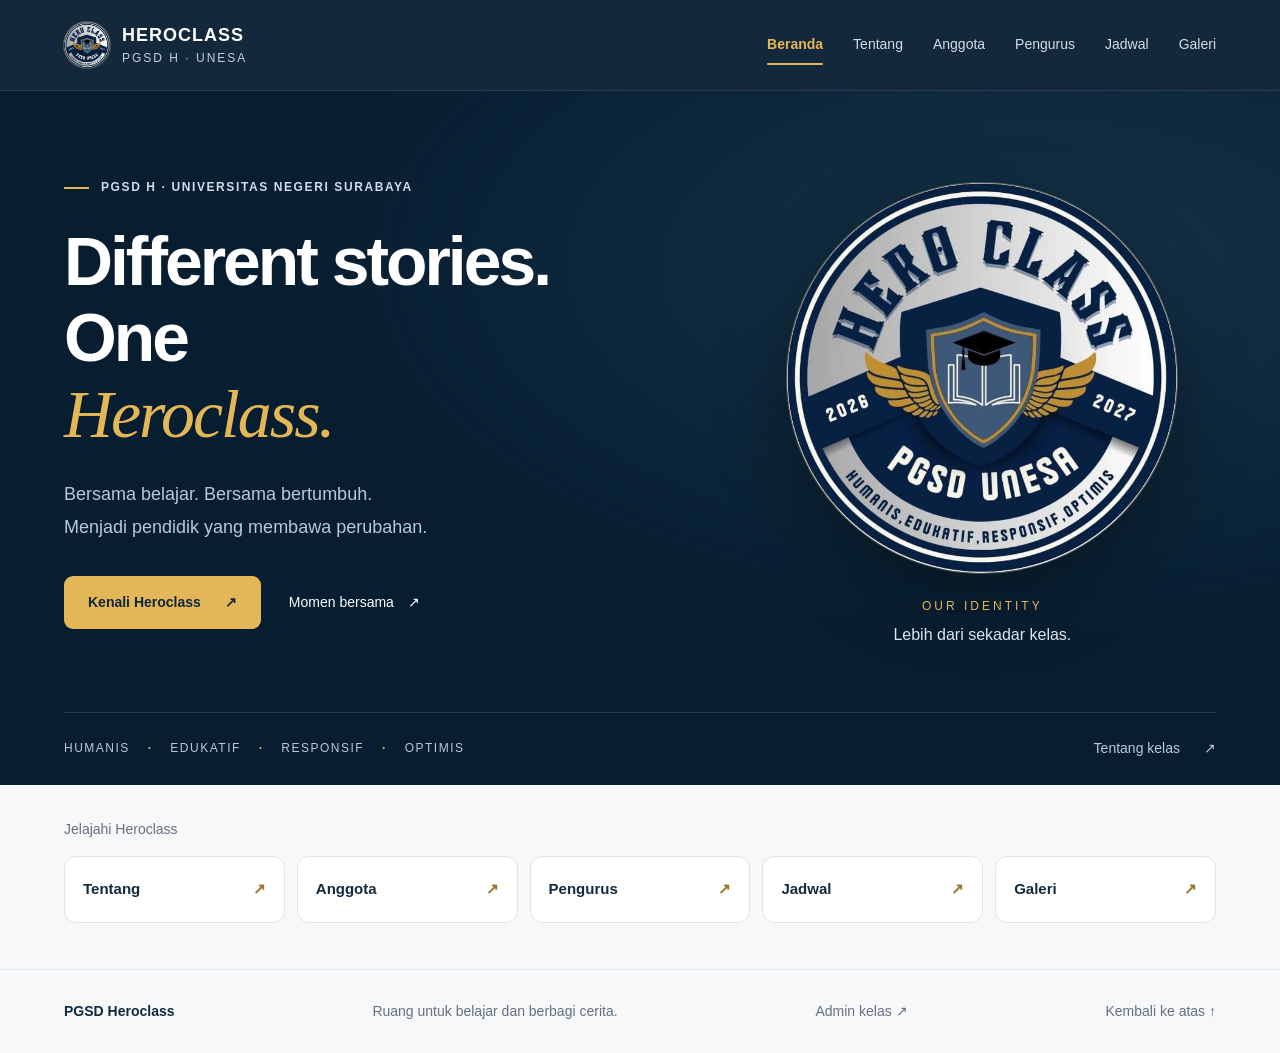
==== index.html @ c6f73de1 "Add files via upload" ====
<!doctype html>
<html lang="id">

<head>
  <meta charset="UTF-8">
  <meta
    name="viewport"
    content="width=device-width,initial-scale=1"
  >

  <title>Beranda — PGSD Heroclass</title>

  <meta
    name="description"
    content="Profil PGSD Heroclass (PGSD H), Universitas Negeri Surabaya."
  >

  <meta
    name="theme-color"
    content="#071d30"
  >

  <link
    rel="icon"
    type="image/jpeg"
    href="./logo-heroclass.jpeg"
  >

  <link
    rel="stylesheet"
    href="./styles.css"
  >

  <script src="./app.js"></script>
</head>

<body>

  <a
    class="skip"
    href="#utama"
  >
    Langsung ke isi
  </a>

  <header>
    <div class="wrap nav">

      <a
        href="./index.html"
        class="brand"
        aria-label="PGSD Heroclass, beranda"
      >
        <span class="logo-crop brand-logo">
          <img
            src="./logo-heroclass.jpeg"
            alt=""
            width="716"
            height="702"
          >
        </span>

        <span>
          HEROCLASS
          <small>PGSD H · UNESA</small>
        </span>
      </a>

      <button
        class="menu-toggle"
        aria-label="Buka menu navigasi"
        aria-expanded="false"
        aria-controls="site-navigation"
      >
        <span
          class="menu-icon"
          aria-hidden="true"
        >
          <i></i>
          <i></i>
          <i></i>
        </span>

        Menu
      </button>

      <nav
        id="site-navigation"
        aria-label="Navigasi utama"
      >
        <a
          href="./index.html"
          aria-current="page"
        >
          Beranda
        </a>

        <a href="./tentang.html">Tentang</a>
        <a href="./anggota.html">Anggota</a>
        <a href="./pengurus.html">Pengurus</a>
        <a href="./jadwal.html">Jadwal</a>
        <a href="./galeri.html">Galeri</a>
      </nav>

    </div>
  </header>

  <main
    id="utama"
    class="home-main"
  >

    <section class="hero">
      <div class="wrap hero-inner">

        <div class="hero-main">

          <div class="hero-copy">

            <div class="eyebrow">
              <span></span>
              PGSD H · UNIVERSITAS NEGERI SURABAYA
            </div>

            <h1>
              Different stories.<br>
              One <em>Heroclass.</em>
            </h1>

            <p class="hero-description">
              Bersama belajar. Bersama bertumbuh.<br>
              Menjadi pendidik yang membawa perubahan.
            </p>

            <div class="hero-actions">

              <a
                class="button"
                href="./tentang.html"
              >
                Kenali Heroclass
                <span aria-hidden="true">↗</span>
              </a>

              <a
                class="secondary"
                href="./galeri.html"
              >
                Momen bersama
                <span aria-hidden="true">↗</span>
              </a>

            </div>

          </div>

          <div class="identity">

            <div class="logo-frame">
              <span class="logo-crop">
                <img
                  src="./logo-heroclass.jpeg"
                  alt="Logo Hero Class PGSD UNESA: perisai, buku, toga, dan sayap emas"
                  width="716"
                  height="702"
                  fetchpriority="high"
                >
              </span>
            </div>

            <div class="identity-caption">
              <span>OUR IDENTITY</span>
              <strong>Lebih dari sekadar kelas.</strong>
            </div>

          </div>

        </div>

        <div class="hero-foot">

          <span>
            HUMANIS
            <b>·</b>
            EDUKATIF
            <b>·</b>
            RESPONSIF
            <b>·</b>
            OPTIMIS
          </span>

          <a href="./tentang.html">
            Tentang kelas
            <span aria-hidden="true">↗</span>
          </a>

        </div>

      </div>
    </section>

    <section class="page-links">
      <div class="wrap">

        <h2 class="page-links-title">
          Jelajahi Heroclass
        </h2>

        <div class="page-link-grid">

          <a
            class="page-card"
            href="./tentang.html"
          >
            Tentang
            <span aria-hidden="true">↗</span>
          </a>

          <a
            class="page-card"
            href="./anggota.html"
          >
            Anggota
            <span aria-hidden="true">↗</span>
          </a>

          <a
            class="page-card"
            href="./pengurus.html"
          >
            Pengurus
            <span aria-hidden="true">↗</span>
          </a>

          <a
            class="page-card"
            href="./jadwal.html"
          >
            Jadwal
            <span aria-hidden="true">↗</span>
          </a>

          <a
            class="page-card"
            href="./galeri.html"
          >
            Galeri
            <span aria-hidden="true">↗</span>
          </a>

        </div>

      </div>
    </section>

  </main>

  <footer>
    <div class="wrap footer-inner">

      <a href="./index.html">
        <strong>PGSD Heroclass</strong>
      </a>

      <span>
        Ruang untuk belajar dan berbagi cerita.
      </span>

      <a
        href="https://admin.pgsdheroclass.web.id"
        aria-label="Buka halaman admin kelas"
      >
        Admin kelas ↗
      </a>

      <a href="#utama">
        Kembali ke atas ↑
      </a>

    </div>
  </footer>

</body>
</html>
---- styles.css ----
:root{--blue:#0c2a49;--ink:#122a40;--muted:#637180;--line:#dfe5e9;--paper:#f6f8fa;--gold:#e3b757}*{box-sizing:border-box}html{scroll-behavior:smooth;scroll-padding-top:110px}body{margin:0;background:var(--paper);color:var(--ink);font:16px/1.65 'Segoe UI',Arial,sans-serif}a{color:inherit;text-decoration:none}a:focus-visible{outline:3px solid #d99a2b;outline-offset:5px}.skip{position:fixed;top:-70px;left:16px;background:white;padding:12px;z-index:10}.skip:focus{top:12px}.wrap{max-width:1240px;margin:auto;padding:0 44px}header{position:sticky;top:0;z-index:3;background:#071d30f2;color:white;border-bottom:1px solid #ffffff16;backdrop-filter:blur(18px)}.nav{min-height:90px;display:flex;align-items:center;justify-content:space-between;gap:24px}.brand{display:flex;align-items:center;gap:12px;font-size:18px;font-weight:750;letter-spacing:1px;line-height:1.3}.brand small{display:block;color:#c4cfda;font-size:12px;letter-spacing:2px;font-weight:500;margin-top:4px}.brand-logo{width:48px;height:48px;object-fit:cover;border-radius:50%;border:2px solid #e3b75766}nav{display:flex;gap:30px;font-size:14px;color:#d5dee7}nav a:hover{color:var(--gold)}.hero{background:radial-gradient(ellipse at 82% 25%,#20445b88,transparent 53%),#071d30;color:white;overflow:hidden}.hero-inner{padding-top:68px;padding-bottom:25px}.hero-main{display:grid;grid-template-columns:1.35fr 1fr;gap:54px;align-items:center;margin-bottom:64px}.eyebrow{font-size:12px;letter-spacing:1.6px;font-weight:600;color:#d0dce8;display:flex;align-items:center;gap:12px}.eyebrow>span{width:25px;height:2px;background:var(--gold);flex-shrink:0}h1{font-size:clamp(48px,5.3vw,72px);line-height:1.13;letter-spacing:-3px;margin:26px 0 24px;font-weight:650}h1 em{display:block;font-family:Georgia,serif;font-weight:400;color:var(--gold);letter-spacing:-2px}.hero-description{font-size:18px;color:#b9c8d6;line-height:1.85;margin:0 0 32px}.hero-actions{display:flex;gap:28px;align-items:center;flex-wrap:wrap}.button{display:inline-flex;align-items:center;justify-content:space-between;gap:24px;padding:15px 24px;border-radius:9px;background:var(--gold);color:#10263b;font-size:14px;font-weight:700;transition:background .2s,transform .2s}.button:hover{background:#f4cf7b;transform:translateY(-2px)}.secondary{font-size:14px;display:flex;gap:14px;align-items:center}.secondary:hover{color:var(--gold)}.identity{padding:24px 20px 0;max-width:430px;justify-self:center;width:100%}.logo-frame{background:#ffffff;border:8px solid #ffffff;box-shadow:0 0 0 1px #e3b75755,0 25px 75px #0005;border-radius:50%;overflow:hidden;aspect-ratio:1}.logo-frame img{display:block;width:100%;height:100%;object-fit:contain}.identity-caption{text-align:center;margin-top:24px}.identity-caption span{display:block;font-size:12px;letter-spacing:3px;color:var(--gold)}.identity-caption strong{display:block;font-size:16px;font-weight:400;color:#dce5ec;margin-top:5px}.hero-foot{border-top:1px solid #ffffff24;padding-top:24px;display:flex;justify-content:space-between;gap:22px;align-items:center;color:#b9cad9;font-size:12px;letter-spacing:1.5px}.hero-foot b{color:var(--gold);padding:0 13px}.hero-foot a{font-size:14px;letter-spacing:0;display:flex;gap:24px}.section{padding:76px 0;border-bottom:1px solid var(--line)}.section-head{display:flex;gap:18px;align-items:start;margin-bottom:32px}.num{color:#947024;font-size:13px;padding-top:8px;font-weight:600}h2{font-size:34px;line-height:1.2;letter-spacing:-1px;margin:0 0 10px}h3{font-size:18px;margin:0 0 8px}.section-head p{margin:0;color:var(--muted)}.about-grid{display:grid;grid-template-columns:1.2fr 1fr;gap:70px}.about-copy{font-size:24px;line-height:1.65;margin:0;letter-spacing:-.4px}.details{margin:0;font-size:14px}.details div{display:flex;justify-content:space-between;gap:22px;border-bottom:1px solid var(--line);padding:14px 0}.details div:first-child{padding-top:0}dt{color:var(--muted)}dd{margin:0;font-weight:600;text-align:right}.empty{border:1px solid var(--line);border-radius:16px;padding:30px;background:white}.empty p{margin:0;color:var(--muted)}.people{display:grid;grid-template-columns:repeat(4,1fr);gap:18px}.person{background:white;border:1px solid var(--line);border-radius:16px;padding:26px;transition:transform .2s,box-shadow .2s}.person:hover{transform:translateY(-4px);box-shadow:0 14px 30px #102a4010}.initial{width:44px;height:44px;display:grid;place-items:center;border-radius:12px;background:#f6efdF;color:#87641d;font-size:14px;margin-bottom:24px}.person h3{font-size:14px;font-weight:400;color:var(--muted)}.person p{margin:0;font-size:18px;font-weight:600}.schedule{display:grid;grid-template-columns:200px 1fr;border:1px solid var(--line);border-radius:16px;overflow:hidden;background:white}.days{background:#eaf0f4;padding:28px;font-size:20px;font-weight:600}.schedule .empty{border:0}.gallery{background:#edf2f6}footer{padding:30px 0}.footer-inner{display:flex;justify-content:space-between;gap:20px;font-size:14px;color:var(--muted)}.footer-inner strong{color:var(--ink)}@media(min-width:1500px){.hero-inner{padding-top:90px}.hero-main{margin-bottom:86px}}@media(max-width:900px){.wrap{padding-left:26px;padding-right:26px}.hero-main{gap:24px}nav{gap:20px}h1{font-size:53px}.hero-actions{gap:18px}.identity{padding:12px}.hero-foot{letter-spacing:.5px}.hero-foot b{padding:0 6px}.about-grid{gap:35px}}@media(max-width:680px){.nav{min-height:0;align-items:start;flex-direction:column;gap:18px;padding-top:16px;padding-bottom:14px}nav{width:100%;justify-content:space-between;gap:14px;font-size:14px;flex-wrap:wrap}.brand-logo{width:40px;height:40px}.brand{font-size:16px}.hero-inner{padding-top:40px}.hero-main{grid-template-columns:1fr;gap:32px;margin-bottom:38px}.eyebrow{font-size:11px;letter-spacing:1px}h1{font-size:56px;letter-spacing:-2.5px;margin-top:24px}h1 em{display:inline}.hero-description{font-size:16px}.identity{max-width:285px;padding:12px}.identity-caption{margin-top:20px}.hero-foot{flex-direction:column;align-items:start;gap:18px;font-size:10px;letter-spacing:.5px}.hero-foot b{padding:0 4px}.section{padding:48px 0}h2{font-size:28px}.about-grid{grid-template-columns:1fr;gap:26px}.about-copy{font-size:21px}.people{grid-template-columns:repeat(2,1fr);gap:12px}.person{padding:20px}.schedule{grid-template-columns:1fr}.days{padding:16px 24px;font-size:18px}.empty{padding:24px}.footer-inner{flex-direction:column;gap:10px}html{scroll-padding-top:155px}}@media(max-width:380px){h1{font-size:47px}.wrap{padding-left:20px;padding-right:20px}.hero-actions{gap:16px}.button{padding:13px 18px}.details div{flex-direction:column;gap:5px}dd{text-align:left}}@media(prefers-reduced-motion:reduce){html{scroll-behavior:auto}*,*:before,*:after{transition:none!important}}

/* The original logo is clipped around its outer circular emblem. */
.logo-crop{display:block;position:relative;aspect-ratio:1;overflow:hidden;border-radius:50%;isolation:isolate;flex-shrink:0;background:#0b2948}
.logo-crop img{position:absolute;display:block;width:111.527%;height:109.346%;max-width:none;left:-4.673%;top:-7.477%;object-fit:fill}
.brand-logo{width:46px;height:46px;border:0;box-shadow:0 0 0 1px #e3b75755}
.logo-frame{border:0;background:transparent;overflow:visible;aspect-ratio:1;box-shadow:0 0 0 1px #e3b75755,0 25px 75px #0005;padding:0}
.logo-frame .logo-crop{width:100%;height:100%}
.nav a[aria-current="page"]{color:var(--gold);font-weight:700}
nav a{padding:8px 0;position:relative}
nav a[aria-current="page"]:after{content:"";height:2px;background:var(--gold);position:absolute;bottom:0;left:0;right:0;border-radius:2px}
.menu-toggle{display:none;border:1px solid #ffffff40;color:white;background:transparent;border-radius:8px;padding:10px 14px;font:600 14px 'Segoe UI',sans-serif;align-items:center;gap:10px;cursor:pointer}
.menu-icon{width:17px;display:grid;gap:4px}.menu-icon i{height:1px;background:currentColor;display:block}
.page-main{min-height:calc(100svh - 180px)}
.breadcrumb{padding-top:30px;display:flex;align-items:center;gap:12px;font-size:14px;color:var(--muted)}
.breadcrumb a:hover{color:var(--blue);text-decoration:underline}
.page-section{border:0;padding-top:42px;min-height:420px}.page-section.gallery{background:transparent}
.page-section .section-head{margin-bottom:42px}
.page-section h1{font-family:'Segoe UI',Arial,sans-serif;font-size:clamp(34px,4vw,52px);color:var(--ink);line-height:1.15;letter-spacing:-1.5px;margin:0 0 14px;font-weight:650}
.page-section .num{padding-top:14px;color:#947024}
.page-links{padding:36px 0 46px}.page-links-title{font-size:14px;font-weight:500;color:var(--muted);margin:0 0 18px;letter-spacing:0}
.page-link-grid{display:grid;grid-template-columns:repeat(5,minmax(0,1fr));gap:12px}
.page-card{display:flex;justify-content:space-between;align-items:center;gap:10px;background:white;border:1px solid var(--line);border-radius:12px;padding:20px 18px;font-size:15px;font-weight:600;transition:transform .2s,border-color .2s}
.page-card span{color:#967327}.page-card:hover{transform:translateY(-3px);border-color:#bfa76f}
footer{border-top:1px solid var(--line)}
.empty{max-width:100%}.empty h3{font-weight:600}
.brand:focus-visible,.menu-toggle:focus-visible{outline:3px solid var(--gold);outline-offset:5px}
@media(max-width:900px){nav{gap:17px}.page-link-grid{grid-template-columns:repeat(3,minmax(0,1fr))}.page-card{padding:18px 16px}}
@media(max-width:680px){.nav{flex-direction:row;align-items:center;flex-wrap:wrap;gap:0;min-height:80px;padding-top:16px;padding-bottom:16px}.brand-logo{width:42px;height:42px}.js .menu-toggle{display:flex}.js nav{display:none}.js nav.is-open{display:grid}nav{display:grid;grid-template-columns:repeat(2,minmax(0,1fr));width:100%;margin-top:20px;gap:6px 18px;padding-top:12px;border-top:1px solid #ffffff20}nav a{padding:10px 12px;border-radius:7px}nav a[aria-current="page"]{background:#ffffff0c}nav a[aria-current="page"]:after{left:12px;right:12px}.page-link-grid{grid-template-columns:repeat(2,minmax(0,1fr))}.page-card:last-child{grid-column:1/-1}.page-section{padding-top:30px}.page-section .section-head{margin-bottom:30px}.page-section .num{padding-top:8px}.breadcrumb{padding-top:24px}.page-main{min-height:calc(100svh - 250px)}html{scroll-padding-top:100px}}
/* Flexible content and compact controls for narrow phones. */
.hero-copy,.identity,.about-grid>*,.people>*,.page-link-grid>*{min-width:0}
.page-section h1,.about-copy,dd{overflow-wrap:anywhere}
@media(max-width:380px){.brand{font-size:14px;gap:9px}.brand small{font-size:10px;letter-spacing:1.5px}.brand-logo{width:36px;height:36px}.menu-toggle{padding:10px;font-size:12px;gap:7px}.hero-description{line-height:1.7}.people{grid-template-columns:1fr}.hero-main{gap:24px}.hero-inner{padding-top:32px}}

.profile-grid{display:grid;grid-template-columns:repeat(4,minmax(0,1fr));gap:18px}
.profile-card{display:flex;align-items:center;gap:17px;min-width:0;background:#fff;border:1px solid var(--line);border-radius:16px;padding:18px;box-shadow:0 8px 25px #102a4009}
.profile-photo{width:68px;height:68px;flex:0 0 68px;border-radius:50%;object-fit:cover;background:#eaf0f4;border:3px solid white;box-shadow:0 0 0 1px #dfe5e9}
.profile-meta{min-width:0}.profile-meta h3{margin:0;font-size:17px;overflow-wrap:anywhere}.profile-role{margin:4px 0 0;color:#8a6821;font-size:14px}
.people.profile-grid .empty,.schedule-list>.empty,.gallery-grid>.empty{grid-column:1/-1}
.schedule-list{display:grid;gap:12px}
.schedule-card{display:grid;grid-template-columns:100px 150px 1fr;gap:18px;align-items:center;padding:20px 24px;background:white;border:1px solid var(--line);border-radius:14px}
.schedule-day{font-weight:700;color:#8a6821}.schedule-time{font-variant-numeric:tabular-nums;white-space:nowrap}.schedule-info h3,.gallery-copy h3{font-size:17px;margin:0}.schedule-info p,.gallery-copy p{font-size:14px;color:var(--muted);margin:3px 0 0}
.gallery-grid{display:grid;grid-template-columns:repeat(3,minmax(0,1fr));gap:18px}
.gallery-card{background:white;border:1px solid var(--line);border-radius:16px;overflow:hidden}.gallery-photo{display:block;width:100%;aspect-ratio:4/3;object-fit:cover;background:#eaf0f4}.gallery-copy{padding:18px}.gallery-copy time{display:block;margin-top:10px;color:var(--muted);font-size:13px}
@media(max-width:900px){.profile-grid{grid-template-columns:repeat(2,minmax(0,1fr))}.gallery-grid{grid-template-columns:repeat(2,minmax(0,1fr))}}
@media(max-width:600px){.profile-grid,.gallery-grid{grid-template-columns:1fr}.schedule-card{grid-template-columns:1fr 1fr;gap:6px 14px;padding:18px}.schedule-info{grid-column:1/-1}.profile-photo{width:60px;height:60px;flex-basis:60px}.profile-card{padding:16px}}

.profile-grid{display:grid;grid-template-columns:repeat(4,minmax(0,1fr));gap:18px}
.profile-card{display:flex;align-items:center;gap:17px;min-width:0;background:#fff;border:1px solid var(--line);border-radius:16px;padding:18px;box-shadow:0 8px 25px #102a4009}
.profile-photo{width:68px;height:68px;flex:0 0 68px;border-radius:50%;object-fit:cover;background:#eaf0f4;border:3px solid white;box-shadow:0 0 0 1px #dfe5e9}
.profile-initial{display:grid;place-items:center;width:68px;height:68px;flex:0 0 68px;border-radius:50%;background:#f5f0e2;color:#85631f;font-size:22px}
.profile-meta{min-width:0}.profile-meta h3{margin:0;font-size:17px;overflow-wrap:anywhere}.profile-role{margin:4px 0 0;color:#8a6821;font-size:14px}
.people.profile-grid .empty,.schedule-list>.empty,.gallery-grid>.empty{grid-column:1/-1}
.schedule-list{display:grid;gap:12px}
.schedule-card{display:grid;grid-template-columns:100px 150px 1fr;gap:18px;align-items:center;padding:20px 24px;background:white;border:1px solid var(--line);border-radius:14px}
.schedule-day{font-weight:700;color:#8a6821}.schedule-time{font-variant-numeric:tabular-nums;white-space:nowrap}.schedule-info h3,.gallery-copy h3{font-size:17px;margin:0}.schedule-info p,.gallery-copy p{font-size:14px;color:var(--muted);margin:3px 0 0}
.gallery-grid{display:grid;grid-template-columns:repeat(3,minmax(0,1fr));gap:18px}
.gallery-card{background:white;border:1px solid var(--line);border-radius:16px;overflow:hidden}.gallery-photo{display:block;width:100%;aspect-ratio:4/3;object-fit:cover;background:#eaf0f4}.gallery-copy{padding:18px}.gallery-copy time{display:block;margin-top:10px;color:var(--muted);font-size:13px}
@media(max-width:900px){.profile-grid{grid-template-columns:repeat(2,minmax(0,1fr))}.gallery-grid{grid-template-columns:repeat(2,minmax(0,1fr))}}
@media(max-width:600px){.profile-grid,.gallery-grid{grid-template-columns:1fr}.schedule-card{grid-template-columns:1fr 1fr;gap:6px 14px;padding:18px}.schedule-info{grid-column:1/-1}.profile-photo{width:60px;height:60px;flex-basis:60px}.profile-card{padding:16px}}
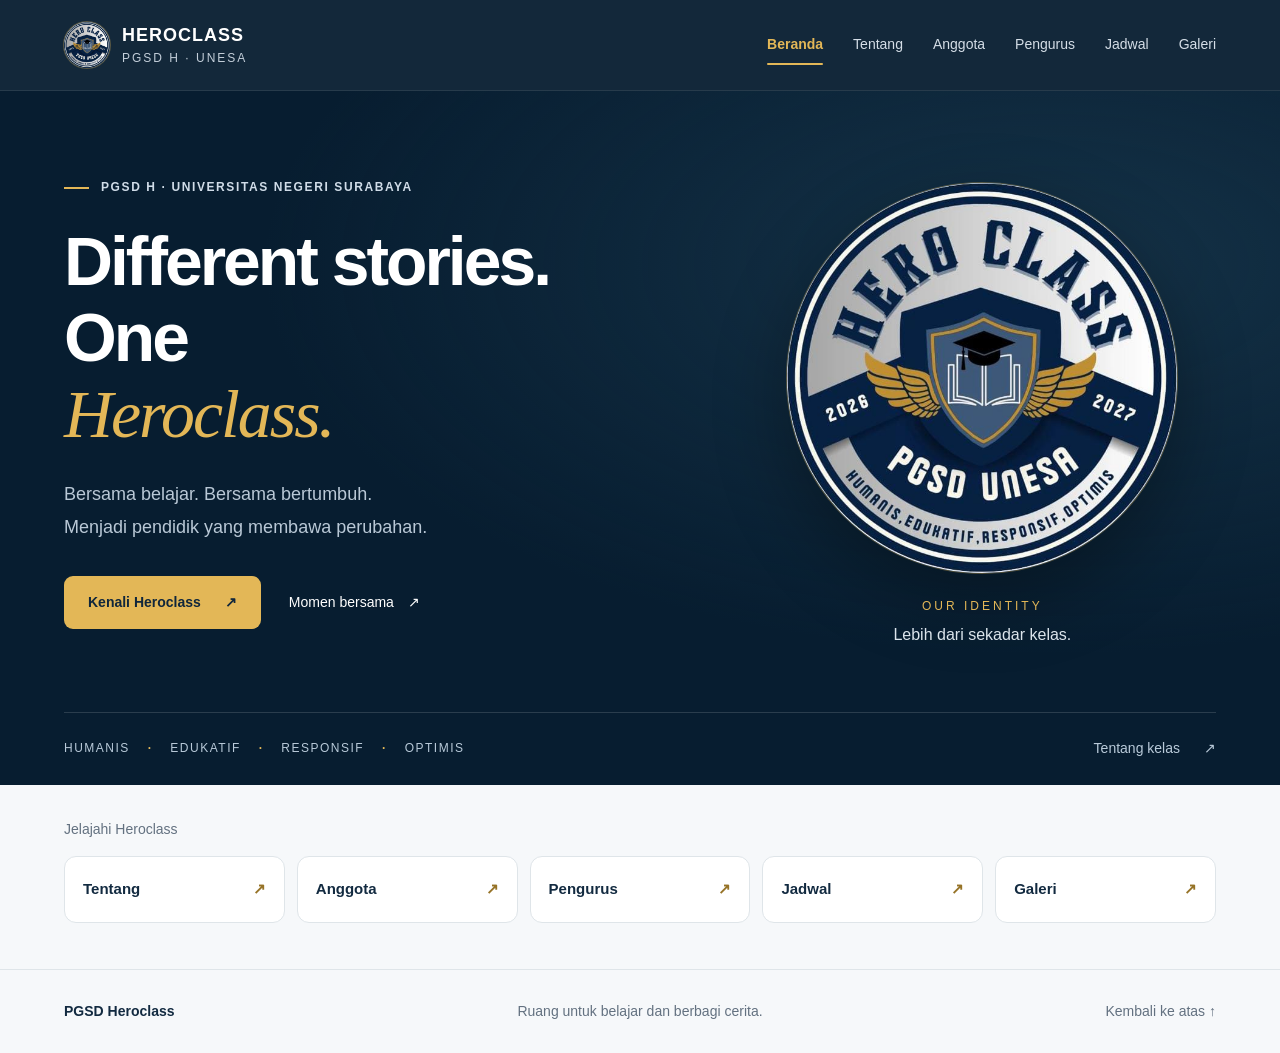
==== commit c5815384: "Remove duplicate HTML structure in index.html" ====
--- a/index.html
+++ b/index.html
@@ -47,7 +47,7 @@
     <div class="wrap nav">
 
       <a
-        href="./index.html"
+        href="./index.html"
         class="brand"
         aria-label="PGSD Heroclass, beranda"
       >
@@ -89,7 +89,7 @@
         aria-label="Navigasi utama"
       >
         <a
-          href="./index.html"
+          href="./index.html"
           aria-current="page"
         >
           Beranda
@@ -258,7 +258,7 @@
   <footer>
     <div class="wrap footer-inner">
 
-      <a href="./index.html">
+      <a href="./index.html">
         <strong>PGSD Heroclass</strong>
       </a>
 
@@ -266,12 +266,6 @@
         Ruang untuk belajar dan berbagi cerita.
       </span>
 
-      <a
-        href="https://admin.pgsdheroclass.web.id"
-        aria-label="Buka halaman admin kelas"
-      >
-        Admin kelas ↗
-      </a>
 
       <a href="#utama">
         Kembali ke atas ↑
--- a/styles.css
+++ b/styles.css
@@ -46,6 +46,33 @@
 @media(max-width:900px){.profile-grid{grid-template-columns:repeat(2,minmax(0,1fr))}.gallery-grid{grid-template-columns:repeat(2,minmax(0,1fr))}}
 @media(max-width:600px){.profile-grid,.gallery-grid{grid-template-columns:1fr}.schedule-card{grid-template-columns:1fr 1fr;gap:6px 14px;padding:18px}.schedule-info{grid-column:1/-1}.profile-photo{width:60px;height:60px;flex-basis:60px}.profile-card{padding:16px}}
 
+/* Aturan akhir: menimpa versi lama yang tersisa dari paket awal. */
+.profile-grid{display:grid;grid-template-columns:repeat(auto-fill,minmax(210px,1fr));gap:22px}
+.profile-card{position:relative;display:flex;align-items:center;min-height:238px;flex-direction:column;justify-content:center;text-align:center;gap:15px;padding:27px 20px;border-radius:22px;overflow:hidden;box-shadow:0 10px 28px #102a4010;transition:transform .2s ease,box-shadow .2s ease}
+.profile-card::before{content:"";position:absolute;inset:0 0 auto;height:5px;background:linear-gradient(90deg,#e3b757,#f5d888)}.profile-card:hover{transform:translateY(-5px);box-shadow:0 20px 34px #102a4017}
+.profile-photo,.profile-initial{width:104px;height:104px;flex:0 0 104px;border:5px solid white;box-shadow:0 0 0 1px #d8e1e7,0 10px 22px #102a401c}.profile-initial{font-size:31px}.profile-meta h3{font-size:18px;line-height:1.35}.profile-role{margin-top:6px;font-size:13px;font-weight:700;letter-spacing:.3px}
+.gallery-grid{display:block;columns:4 220px;column-gap:14px}.gallery-card{display:block;position:relative;break-inside:avoid;margin:0 0 14px;border:0;border-radius:14px;box-shadow:0 7px 20px #102a4015;background:#dfe7ec;overflow:hidden}.gallery-photo{width:100%;height:auto;min-height:145px;aspect-ratio:auto;object-fit:cover;transition:transform .3s ease;vertical-align:middle}.gallery-card:hover .gallery-photo{transform:scale(1.045)}
+.gallery-copy{position:absolute;inset:auto 0 0;padding:38px 15px 14px;background:linear-gradient(transparent,#071d30e8);color:white;opacity:0;transform:translateY(8px);transition:opacity .2s ease,transform .2s ease}.gallery-card:hover .gallery-copy,.gallery-card:focus-within .gallery-copy{opacity:1;transform:translateY(0)}.gallery-copy h3{font-size:15px;color:white}.gallery-copy p{color:#e4ebf0;font-size:13px}.gallery-copy time{color:#e3b757;margin-top:6px}
+@media(max-width:700px){.profile-grid{grid-template-columns:repeat(2,minmax(0,1fr));gap:13px}.profile-card{min-height:208px;padding:20px 12px;border-radius:17px}.profile-photo,.profile-initial{width:82px;height:82px;flex-basis:82px}.profile-meta h3{font-size:16px}.gallery-grid{columns:2 145px;column-gap:10px}.gallery-card{margin-bottom:10px;border-radius:10px}.gallery-copy{position:static;padding:10px 11px;background:#fff;color:var(--ink);opacity:1;transform:none}.gallery-copy h3{color:var(--ink);font-size:14px}.gallery-copy p{color:var(--muted)}.gallery-copy time{color:#8a6821}}
+@media(max-width:380px){.profile-grid{grid-template-columns:1fr}.gallery-grid{columns:1}}
+
+/* Kartu profil dan galeri yang lebih padat untuk halaman anggota, pengurus, serta album. */
+.profile-grid{grid-template-columns:repeat(auto-fill,minmax(210px,1fr));gap:22px}
+.profile-card{position:relative;min-height:238px;flex-direction:column;justify-content:center;text-align:center;gap:15px;padding:27px 20px;border-radius:22px;overflow:hidden;box-shadow:0 10px 28px #102a4010;transition:transform .2s ease,box-shadow .2s ease}
+.profile-card::before{content:"";position:absolute;inset:0 0 auto;height:5px;background:linear-gradient(90deg,#e3b757,#f5d888)}
+.profile-card:hover{transform:translateY(-5px);box-shadow:0 20px 34px #102a4017}
+.profile-photo,.profile-initial{width:104px;height:104px;flex-basis:104px;border:5px solid white;box-shadow:0 0 0 1px #d8e1e7,0 10px 22px #102a401c}
+.profile-initial{font-size:31px}.profile-meta h3{font-size:18px;line-height:1.35}.profile-role{margin-top:6px;font-size:13px;font-weight:700;letter-spacing:.3px}
+.gallery-grid{display:block;columns:4 220px;column-gap:14px}
+.gallery-card{display:block;position:relative;break-inside:avoid;margin:0 0 14px;border:0;border-radius:14px;box-shadow:0 7px 20px #102a4015;background:#dfe7ec;overflow:hidden}
+.gallery-photo{width:100%;height:auto;min-height:145px;aspect-ratio:auto;object-fit:cover;transition:transform .3s ease;vertical-align:middle}
+.gallery-card:hover .gallery-photo{transform:scale(1.045)}
+.gallery-copy{position:absolute;inset:auto 0 0;padding:38px 15px 14px;background:linear-gradient(transparent,#071d30e8);color:white;opacity:0;transform:translateY(8px);transition:opacity .2s ease,transform .2s ease}
+.gallery-card:hover .gallery-copy,.gallery-card:focus-within .gallery-copy{opacity:1;transform:translateY(0)}
+.gallery-copy h3{font-size:15px;color:white}.gallery-copy p{color:#e4ebf0;font-size:13px}.gallery-copy time{color:#e3b757;margin-top:6px}
+@media(max-width:700px){.profile-grid{grid-template-columns:repeat(2,minmax(0,1fr));gap:13px}.profile-card{min-height:208px;padding:20px 12px;border-radius:17px}.profile-photo,.profile-initial{width:82px;height:82px;flex-basis:82px}.profile-meta h3{font-size:16px}.gallery-grid{columns:2 145px;column-gap:10px}.gallery-card{margin-bottom:10px;border-radius:10px}.gallery-copy{position:static;padding:10px 11px;background:#fff;color:var(--ink);opacity:1;transform:none}.gallery-copy h3{color:var(--ink);font-size:14px}.gallery-copy p{color:var(--muted)}.gallery-copy time{color:#8a6821}}
+@media(max-width:380px){.profile-grid{grid-template-columns:1fr}.gallery-grid{columns:1}}
+
 .profile-grid{display:grid;grid-template-columns:repeat(4,minmax(0,1fr));gap:18px}
 .profile-card{display:flex;align-items:center;gap:17px;min-width:0;background:#fff;border:1px solid var(--line);border-radius:16px;padding:18px;box-shadow:0 8px 25px #102a4009}
 .profile-photo{width:68px;height:68px;flex:0 0 68px;border-radius:50%;object-fit:cover;background:#eaf0f4;border:3px solid white;box-shadow:0 0 0 1px #dfe5e9}
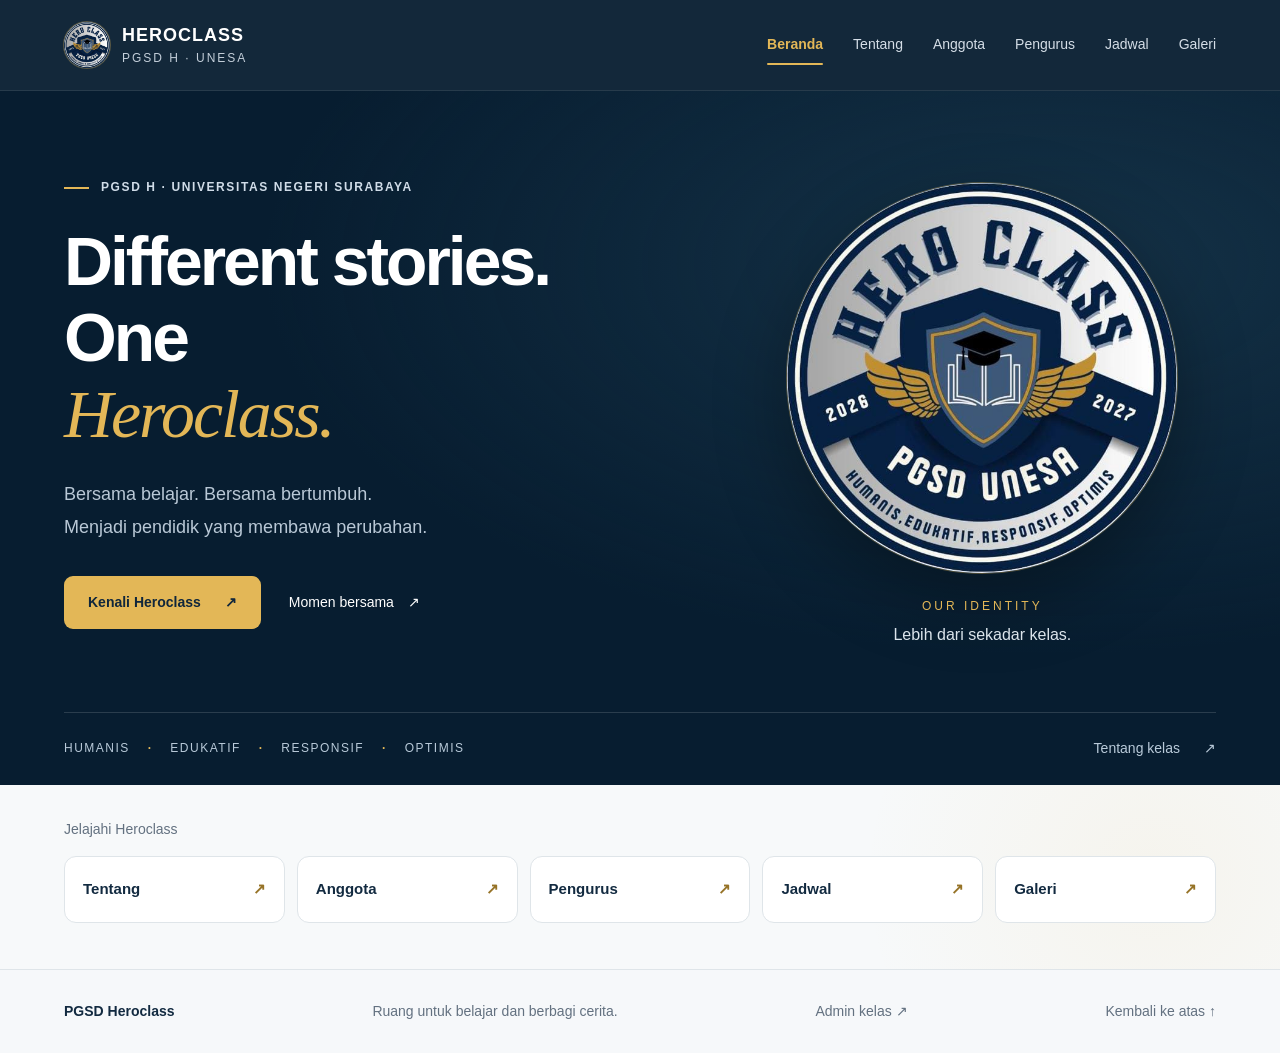
==== commit 43e22cc7: "Add files via upload" ====
--- a/index.html
+++ b/index.html
@@ -47,7 +47,7 @@
     <div class="wrap nav">
 
       <a
-        href="./index.html"
+        href="./index.html"
         class="brand"
         aria-label="PGSD Heroclass, beranda"
       >
@@ -89,7 +89,7 @@
         aria-label="Navigasi utama"
       >
         <a
-          href="./index.html"
+          href="./index.html"
           aria-current="page"
         >
           Beranda
@@ -258,7 +258,7 @@
   <footer>
     <div class="wrap footer-inner">
 
-      <a href="./index.html">
+      <a href="./index.html">
         <strong>PGSD Heroclass</strong>
       </a>
 
@@ -266,6 +266,12 @@
         Ruang untuk belajar dan berbagi cerita.
       </span>
 
+      <a
+        href="https://admin.pgsdheroclass.web.id"
+        aria-label="Buka halaman admin kelas"
+      >
+        Admin kelas ↗
+      </a>
 
       <a href="#utama">
         Kembali ke atas ↑
--- a/styles.css
+++ b/styles.css
@@ -56,6 +56,8 @@
 @media(max-width:700px){.profile-grid{grid-template-columns:repeat(2,minmax(0,1fr));gap:13px}.profile-card{min-height:208px;padding:20px 12px;border-radius:17px}.profile-photo,.profile-initial{width:82px;height:82px;flex-basis:82px}.profile-meta h3{font-size:16px}.gallery-grid{columns:2 145px;column-gap:10px}.gallery-card{margin-bottom:10px;border-radius:10px}.gallery-copy{position:static;padding:10px 11px;background:#fff;color:var(--ink);opacity:1;transform:none}.gallery-copy h3{color:var(--ink);font-size:14px}.gallery-copy p{color:var(--muted)}.gallery-copy time{color:#8a6821}}
 @media(max-width:380px){.profile-grid{grid-template-columns:1fr}.gallery-grid{columns:1}}
 
+.desktop-suggestion{position:fixed;inset:0;z-index:100;display:grid;place-items:center;padding:22px;background:#071d30e8;backdrop-filter:blur(8px)}.desktop-suggestion-card{width:min(100%,430px);padding:31px 25px 23px;border-radius:22px;background:#fff;box-shadow:0 24px 80px #0007;text-align:center}.desktop-suggestion-icon{display:grid;place-items:center;width:48px;height:48px;margin:0 auto 16px;border-radius:14px;background:#f5eddc;color:#8a6821;font-size:24px}.desktop-suggestion-eyebrow{margin:0;color:#8a6821;font-size:11px;font-weight:700;letter-spacing:1.6px}.desktop-suggestion-card h2{margin:8px 0 11px;font-size:27px}.desktop-suggestion-card>p:not(.desktop-suggestion-eyebrow):not(.desktop-suggestion-help){margin:0;color:var(--muted);font-size:14px;line-height:1.7}.desktop-suggestion-actions{margin-top:22px}.desktop-suggestion-actions .button{width:100%;justify-content:space-between}.desktop-suggestion-help{margin:16px 0 0;color:#7c8994;font-size:12px}@media(min-width:681px){.desktop-suggestion{display:none}}
+
 /* Kartu profil dan galeri yang lebih padat untuk halaman anggota, pengurus, serta album. */
 .profile-grid{grid-template-columns:repeat(auto-fill,minmax(210px,1fr));gap:22px}
 .profile-card{position:relative;min-height:238px;flex-direction:column;justify-content:center;text-align:center;gap:15px;padding:27px 20px;border-radius:22px;overflow:hidden;box-shadow:0 10px 28px #102a4010;transition:transform .2s ease,box-shadow .2s ease}
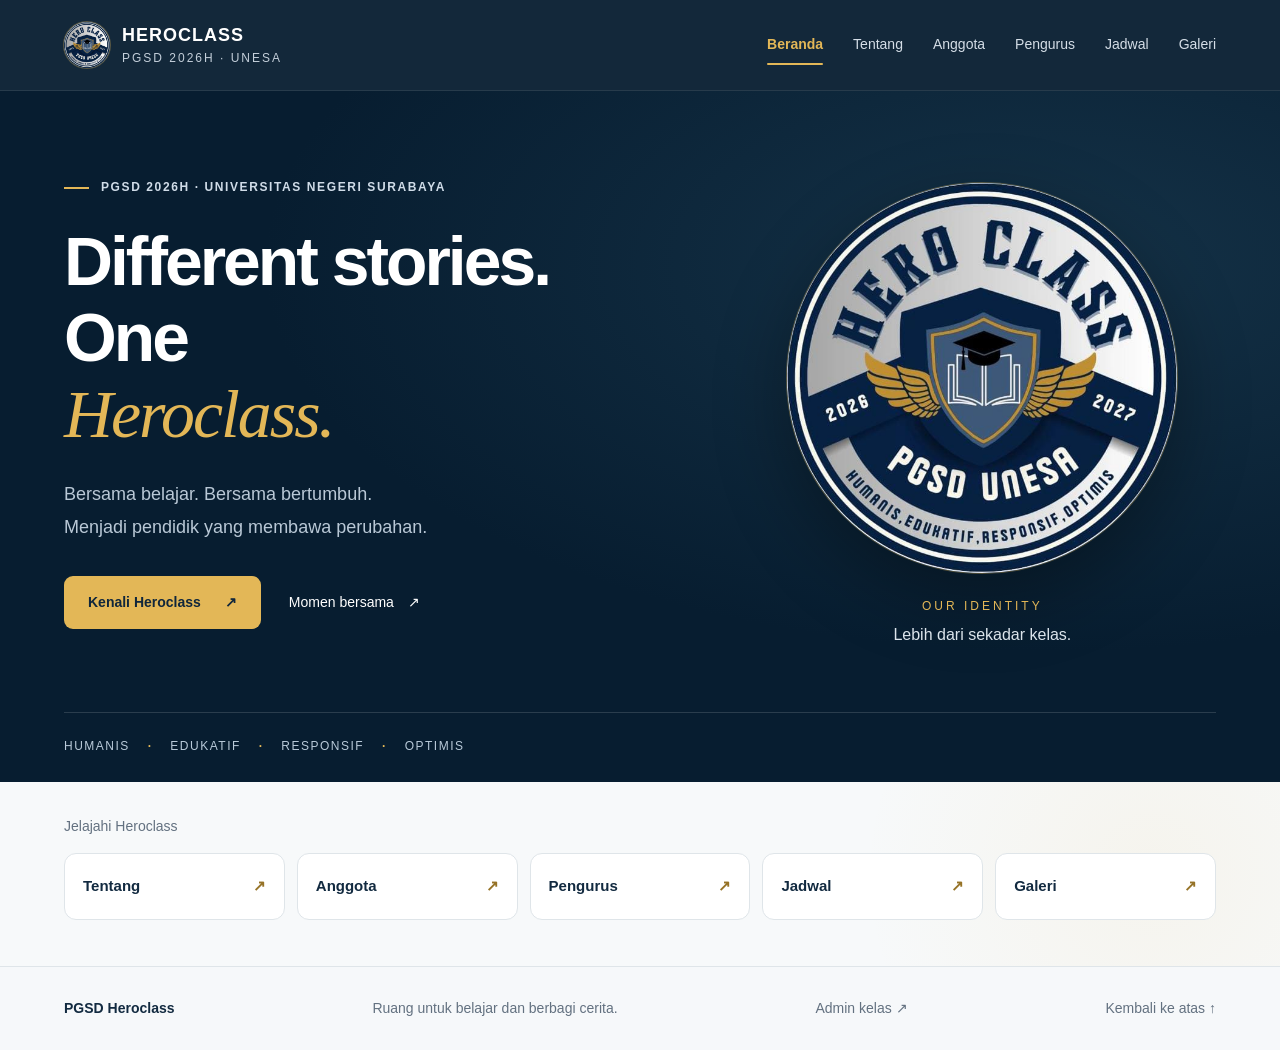
==== commit 0aa8c5f6: "new6" ====
--- a/index.html
+++ b/index.html
@@ -1,286 +1,198 @@
 <!doctype html>
 <html lang="id">
-
-<head>
-  <meta charset="UTF-8">
-  <meta
-    name="viewport"
-    content="width=device-width,initial-scale=1"
-  >
-
-  <title>Beranda — PGSD Heroclass</title>
-
-  <meta
-    name="description"
-    content="Profil PGSD Heroclass (PGSD H), Universitas Negeri Surabaya."
-  >
-
-  <meta
-    name="theme-color"
-    content="#071d30"
-  >
-
-  <link
-    rel="icon"
-    type="image/jpeg"
-    href="./logo-heroclass.jpeg"
-  >
-
-  <link
-    rel="stylesheet"
-    href="./styles.css"
-  >
-
-  <script src="./app.js"></script>
-</head>
-
-<body>
-
-  <a
-    class="skip"
-    href="#utama"
-  >
-    Langsung ke isi
-  </a>
-
-  <header>
-    <div class="wrap nav">
-
-      <a
-        href="./index.html"
-        class="brand"
-        aria-label="PGSD Heroclass, beranda"
-      >
-        <span class="logo-crop brand-logo">
-          <img
-            src="./logo-heroclass.jpeg"
-            alt=""
-            width="716"
-            height="702"
-          >
+  <head>
+    <meta charset="UTF-8">
+    <meta name="viewport" content="width=device-width,initial-scale=1">
+    <title>
+      Beranda — PGSD Heroclass
+    </title>
+    <meta name="description" content="Profil PGSD Heroclass (PGSD H), Universitas Negeri Surabaya.">
+    <meta name="theme-color" content="#071d30">
+    <link rel="icon" type="image/jpeg" href="./logo-heroclass.jpeg">
+    <link rel="stylesheet" href="./styles.css">
+    <script src="./app.js"></script>
+  </head>
+  <body>
+    <a class="skip" href="#utama">
+      Langsung ke isi
+    </a>
+    <header>
+      <div class="wrap nav">
+        <a href="./index.html" class="brand" aria-label="PGSD Heroclass, beranda">
+          <span class="logo-crop brand-logo">
+            <img src="./logo-heroclass.jpeg" alt="" width="716" height="702">
+          </span>
+          <span>
+            HEROCLASS
+            <small>
+              PGSD 2026H · UNESA
+            </small>
+          </span>
+        </a>
+        <button class="menu-toggle" aria-label="Buka menu navigasi" aria-expanded="false" aria-controls="site-navigation">
+          <span class="menu-icon" aria-hidden="true">
+            <i>
+            </i>
+            <i>
+            </i>
+            <i>
+            </i>
+          </span>
+          Menu
+        </button>
+        <nav id="site-navigation" aria-label="Navigasi utama">
+          <a href="./index.html" aria-current="page">
+            Beranda
+          </a>
+          <a href="./tentang.html">
+            Tentang
+          </a>
+          <a href="./anggota.html">
+            Anggota
+          </a>
+          <a href="./pengurus.html">
+            Pengurus
+          </a>
+          <a href="./jadwal.html">
+            Jadwal
+          </a>
+          <a href="./galeri.html">
+            Galeri
+          </a>
+        </nav>
+      </div>
+    </header>
+    <main id="utama" class="home-main">
+      <section class="hero">
+        <div class="wrap hero-inner">
+          <div class="hero-main">
+            <div class="hero-copy">
+              <div class="eyebrow">
+                <span>
+                </span>
+                PGSD 2026H · UNIVERSITAS NEGERI SURABAYA
+              </div>
+              <h1>
+                Different stories.
+                <br>
+                One
+                <em>
+                  Heroclass.
+                </em>
+              </h1>
+              <p class="hero-description">
+                Bersama belajar. Bersama bertumbuh.
+                <br>
+                Menjadi pendidik yang membawa perubahan.
+              </p>
+              <div class="hero-actions">
+                <a class="button" href="./tentang.html">
+                  Kenali Heroclass
+                  <span aria-hidden="true">
+                    ↗
+                  </span>
+                </a>
+                <a class="secondary" href="./galeri.html">
+                  Momen bersama
+                  <span aria-hidden="true">
+                    ↗
+                  </span>
+                </a>
+              </div>
+            </div>
+            <div class="identity">
+              <div class="logo-frame">
+                <span class="logo-crop">
+                  <img src="./logo-heroclass.jpeg" alt="Logo Hero Class PGSD UNESA: perisai, buku, toga, dan sayap emas" width="716" height="702" fetchpriority="high">
+                </span>
+              </div>
+              <div class="identity-caption">
+                <span>
+                  OUR IDENTITY
+                </span>
+                <strong>
+                  Lebih dari sekadar kelas.
+                </strong>
+              </div>
+            </div>
+          </div>
+          <div class="hero-foot">
+            <span>
+              HUMANIS
+              <b>
+                ·
+              </b>
+              EDUKATIF
+              <b>
+                ·
+              </b>
+              RESPONSIF
+              <b>
+                ·
+              </b>
+              OPTIMIS
+            </span>
+           
+          </div>
+        </div>
+      </section>
+      <section class="page-links">
+        <div class="wrap">
+          <h2 class="page-links-title">
+            Jelajahi Heroclass
+          </h2>
+          <div class="page-link-grid">
+            <a class="page-card" href="./tentang.html">
+              Tentang
+              <span aria-hidden="true">
+                ↗
+              </span>
+            </a>
+            <a class="page-card" href="./anggota.html">
+              Anggota
+              <span aria-hidden="true">
+                ↗
+              </span>
+            </a>
+            <a class="page-card" href="./pengurus.html">
+              Pengurus
+              <span aria-hidden="true">
+                ↗
+              </span>
+            </a>
+            <a class="page-card" href="./jadwal.html">
+              Jadwal
+              <span aria-hidden="true">
+                ↗
+              </span>
+            </a>
+            <a class="page-card" href="./galeri.html">
+              Galeri
+              <span aria-hidden="true">
+                ↗
+              </span>
+            </a>
+          </div>
+        </div>
+      </section>
+    </main>
+    <footer>
+      <div class="wrap footer-inner">
+        <a href="./index.html">
+          <strong>
+            PGSD Heroclass
+          </strong>
+        </a>
+        <span>
+          Ruang untuk belajar dan berbagi cerita.
         </span>
-
-        <span>
-          HEROCLASS
-          <small>PGSD H · UNESA</small>
-        </span>
-      </a>
-
-      <button
-        class="menu-toggle"
-        aria-label="Buka menu navigasi"
-        aria-expanded="false"
-        aria-controls="site-navigation"
-      >
-        <span
-          class="menu-icon"
-          aria-hidden="true"
-        >
-          <i></i>
-          <i></i>
-          <i></i>
-        </span>
-
-        Menu
-      </button>
-
-      <nav
-        id="site-navigation"
-        aria-label="Navigasi utama"
-      >
-        <a
-          href="./index.html"
-          aria-current="page"
-        >
-          Beranda
+        <a href="https://admin.pgsdheroclass.web.id" aria-label="Buka halaman admin kelas">
+          Admin kelas ↗
         </a>
-
-        <a href="./tentang.html">Tentang</a>
-        <a href="./anggota.html">Anggota</a>
-        <a href="./pengurus.html">Pengurus</a>
-        <a href="./jadwal.html">Jadwal</a>
-        <a href="./galeri.html">Galeri</a>
-      </nav>
-
-    </div>
-  </header>
-
-  <main
-    id="utama"
-    class="home-main"
-  >
-
-    <section class="hero">
-      <div class="wrap hero-inner">
-
-        <div class="hero-main">
-
-          <div class="hero-copy">
-
-            <div class="eyebrow">
-              <span></span>
-              PGSD H · UNIVERSITAS NEGERI SURABAYA
-            </div>
-
-            <h1>
-              Different stories.<br>
-              One <em>Heroclass.</em>
-            </h1>
-
-            <p class="hero-description">
-              Bersama belajar. Bersama bertumbuh.<br>
-              Menjadi pendidik yang membawa perubahan.
-            </p>
-
-            <div class="hero-actions">
-
-              <a
-                class="button"
-                href="./tentang.html"
-              >
-                Kenali Heroclass
-                <span aria-hidden="true">↗</span>
-              </a>
-
-              <a
-                class="secondary"
-                href="./galeri.html"
-              >
-                Momen bersama
-                <span aria-hidden="true">↗</span>
-              </a>
-
-            </div>
-
-          </div>
-
-          <div class="identity">
-
-            <div class="logo-frame">
-              <span class="logo-crop">
-                <img
-                  src="./logo-heroclass.jpeg"
-                  alt="Logo Hero Class PGSD UNESA: perisai, buku, toga, dan sayap emas"
-                  width="716"
-                  height="702"
-                  fetchpriority="high"
-                >
-              </span>
-            </div>
-
-            <div class="identity-caption">
-              <span>OUR IDENTITY</span>
-              <strong>Lebih dari sekadar kelas.</strong>
-            </div>
-
-          </div>
-
-        </div>
-
-        <div class="hero-foot">
-
-          <span>
-            HUMANIS
-            <b>·</b>
-            EDUKATIF
-            <b>·</b>
-            RESPONSIF
-            <b>·</b>
-            OPTIMIS
-          </span>
-
-          <a href="./tentang.html">
-            Tentang kelas
-            <span aria-hidden="true">↗</span>
-          </a>
-
-        </div>
-
+        <a href="#utama">
+          Kembali ke atas ↑
+        </a>
       </div>
-    </section>
-
-    <section class="page-links">
-      <div class="wrap">
-
-        <h2 class="page-links-title">
-          Jelajahi Heroclass
-        </h2>
-
-        <div class="page-link-grid">
-
-          <a
-            class="page-card"
-            href="./tentang.html"
-          >
-            Tentang
-            <span aria-hidden="true">↗</span>
-          </a>
-
-          <a
-            class="page-card"
-            href="./anggota.html"
-          >
-            Anggota
-            <span aria-hidden="true">↗</span>
-          </a>
-
-          <a
-            class="page-card"
-            href="./pengurus.html"
-          >
-            Pengurus
-            <span aria-hidden="true">↗</span>
-          </a>
-
-          <a
-            class="page-card"
-            href="./jadwal.html"
-          >
-            Jadwal
-            <span aria-hidden="true">↗</span>
-          </a>
-
-          <a
-            class="page-card"
-            href="./galeri.html"
-          >
-            Galeri
-            <span aria-hidden="true">↗</span>
-          </a>
-
-        </div>
-
-      </div>
-    </section>
-
-  </main>
-
-  <footer>
-    <div class="wrap footer-inner">
-
-      <a href="./index.html">
-        <strong>PGSD Heroclass</strong>
-      </a>
-
-      <span>
-        Ruang untuk belajar dan berbagi cerita.
-      </span>
-
-      <a
-        href="https://admin.pgsdheroclass.web.id"
-        aria-label="Buka halaman admin kelas"
-      >
-        Admin kelas ↗
-      </a>
-
-      <a href="#utama">
-        Kembali ke atas ↑
-      </a>
-
-    </div>
-  </footer>
-
-</body>
+    </footer>
+  </body>
 </html>
-
-
--- a/styles.css
+++ b/styles.css
@@ -1,90 +1,1477 @@
-
-:root{--blue:#0c2a49;--ink:#122a40;--muted:#637180;--line:#dfe5e9;--paper:#f6f8fa;--gold:#e3b757}*{box-sizing:border-box}html{scroll-behavior:smooth;scroll-padding-top:110px}body{margin:0;background:var(--paper);color:var(--ink);font:16px/1.65 'Segoe UI',Arial,sans-serif}a{color:inherit;text-decoration:none}a:focus-visible{outline:3px solid #d99a2b;outline-offset:5px}.skip{position:fixed;top:-70px;left:16px;background:white;padding:12px;z-index:10}.skip:focus{top:12px}.wrap{max-width:1240px;margin:auto;padding:0 44px}header{position:sticky;top:0;z-index:3;background:#071d30f2;color:white;border-bottom:1px solid #ffffff16;backdrop-filter:blur(18px)}.nav{min-height:90px;display:flex;align-items:center;justify-content:space-between;gap:24px}.brand{display:flex;align-items:center;gap:12px;font-size:18px;font-weight:750;letter-spacing:1px;line-height:1.3}.brand small{display:block;color:#c4cfda;font-size:12px;letter-spacing:2px;font-weight:500;margin-top:4px}.brand-logo{width:48px;height:48px;object-fit:cover;border-radius:50%;border:2px solid #e3b75766}nav{display:flex;gap:30px;font-size:14px;color:#d5dee7}nav a:hover{color:var(--gold)}.hero{background:radial-gradient(ellipse at 82% 25%,#20445b88,transparent 53%),#071d30;color:white;overflow:hidden}.hero-inner{padding-top:68px;padding-bottom:25px}.hero-main{display:grid;grid-template-columns:1.35fr 1fr;gap:54px;align-items:center;margin-bottom:64px}.eyebrow{font-size:12px;letter-spacing:1.6px;font-weight:600;color:#d0dce8;display:flex;align-items:center;gap:12px}.eyebrow>span{width:25px;height:2px;background:var(--gold);flex-shrink:0}h1{font-size:clamp(48px,5.3vw,72px);line-height:1.13;letter-spacing:-3px;margin:26px 0 24px;font-weight:650}h1 em{display:block;font-family:Georgia,serif;font-weight:400;color:var(--gold);letter-spacing:-2px}.hero-description{font-size:18px;color:#b9c8d6;line-height:1.85;margin:0 0 32px}.hero-actions{display:flex;gap:28px;align-items:center;flex-wrap:wrap}.button{display:inline-flex;align-items:center;justify-content:space-between;gap:24px;padding:15px 24px;border-radius:9px;background:var(--gold);color:#10263b;font-size:14px;font-weight:700;transition:background .2s,transform .2s}.button:hover{background:#f4cf7b;transform:translateY(-2px)}.secondary{font-size:14px;display:flex;gap:14px;align-items:center}.secondary:hover{color:var(--gold)}.identity{padding:24px 20px 0;max-width:430px;justify-self:center;width:100%}.logo-frame{background:#ffffff;border:8px solid #ffffff;box-shadow:0 0 0 1px #e3b75755,0 25px 75px #0005;border-radius:50%;overflow:hidden;aspect-ratio:1}.logo-frame img{display:block;width:100%;height:100%;object-fit:contain}.identity-caption{text-align:center;margin-top:24px}.identity-caption span{display:block;font-size:12px;letter-spacing:3px;color:var(--gold)}.identity-caption strong{display:block;font-size:16px;font-weight:400;color:#dce5ec;margin-top:5px}.hero-foot{border-top:1px solid #ffffff24;padding-top:24px;display:flex;justify-content:space-between;gap:22px;align-items:center;color:#b9cad9;font-size:12px;letter-spacing:1.5px}.hero-foot b{color:var(--gold);padding:0 13px}.hero-foot a{font-size:14px;letter-spacing:0;display:flex;gap:24px}.section{padding:76px 0;border-bottom:1px solid var(--line)}.section-head{display:flex;gap:18px;align-items:start;margin-bottom:32px}.num{color:#947024;font-size:13px;padding-top:8px;font-weight:600}h2{font-size:34px;line-height:1.2;letter-spacing:-1px;margin:0 0 10px}h3{font-size:18px;margin:0 0 8px}.section-head p{margin:0;color:var(--muted)}.about-grid{display:grid;grid-template-columns:1.2fr 1fr;gap:70px}.about-copy{font-size:24px;line-height:1.65;margin:0;letter-spacing:-.4px}.details{margin:0;font-size:14px}.details div{display:flex;justify-content:space-between;gap:22px;border-bottom:1px solid var(--line);padding:14px 0}.details div:first-child{padding-top:0}dt{color:var(--muted)}dd{margin:0;font-weight:600;text-align:right}.empty{border:1px solid var(--line);border-radius:16px;padding:30px;background:white}.empty p{margin:0;color:var(--muted)}.people{display:grid;grid-template-columns:repeat(4,1fr);gap:18px}.person{background:white;border:1px solid var(--line);border-radius:16px;padding:26px;transition:transform .2s,box-shadow .2s}.person:hover{transform:translateY(-4px);box-shadow:0 14px 30px #102a4010}.initial{width:44px;height:44px;display:grid;place-items:center;border-radius:12px;background:#f6efdF;color:#87641d;font-size:14px;margin-bottom:24px}.person h3{font-size:14px;font-weight:400;color:var(--muted)}.person p{margin:0;font-size:18px;font-weight:600}.schedule{display:grid;grid-template-columns:200px 1fr;border:1px solid var(--line);border-radius:16px;overflow:hidden;background:white}.days{background:#eaf0f4;padding:28px;font-size:20px;font-weight:600}.schedule .empty{border:0}.gallery{background:#edf2f6}footer{padding:30px 0}.footer-inner{display:flex;justify-content:space-between;gap:20px;font-size:14px;color:var(--muted)}.footer-inner strong{color:var(--ink)}@media(min-width:1500px){.hero-inner{padding-top:90px}.hero-main{margin-bottom:86px}}@media(max-width:900px){.wrap{padding-left:26px;padding-right:26px}.hero-main{gap:24px}nav{gap:20px}h1{font-size:53px}.hero-actions{gap:18px}.identity{padding:12px}.hero-foot{letter-spacing:.5px}.hero-foot b{padding:0 6px}.about-grid{gap:35px}}@media(max-width:680px){.nav{min-height:0;align-items:start;flex-direction:column;gap:18px;padding-top:16px;padding-bottom:14px}nav{width:100%;justify-content:space-between;gap:14px;font-size:14px;flex-wrap:wrap}.brand-logo{width:40px;height:40px}.brand{font-size:16px}.hero-inner{padding-top:40px}.hero-main{grid-template-columns:1fr;gap:32px;margin-bottom:38px}.eyebrow{font-size:11px;letter-spacing:1px}h1{font-size:56px;letter-spacing:-2.5px;margin-top:24px}h1 em{display:inline}.hero-description{font-size:16px}.identity{max-width:285px;padding:12px}.identity-caption{margin-top:20px}.hero-foot{flex-direction:column;align-items:start;gap:18px;font-size:10px;letter-spacing:.5px}.hero-foot b{padding:0 4px}.section{padding:48px 0}h2{font-size:28px}.about-grid{grid-template-columns:1fr;gap:26px}.about-copy{font-size:21px}.people{grid-template-columns:repeat(2,1fr);gap:12px}.person{padding:20px}.schedule{grid-template-columns:1fr}.days{padding:16px 24px;font-size:18px}.empty{padding:24px}.footer-inner{flex-direction:column;gap:10px}html{scroll-padding-top:155px}}@media(max-width:380px){h1{font-size:47px}.wrap{padding-left:20px;padding-right:20px}.hero-actions{gap:16px}.button{padding:13px 18px}.details div{flex-direction:column;gap:5px}dd{text-align:left}}@media(prefers-reduced-motion:reduce){html{scroll-behavior:auto}*,*:before,*:after{transition:none!important}}
-
+:root {
+  --blue:#0c2a49;
+  --ink:#122a40;
+  --muted:#637180;
+  --line:#dfe5e9;
+  --paper:#f6f8fa;
+  --gold:#e3b757
+}
+* {
+  box-sizing:border-box
+}
+html {
+  scroll-behavior:smooth;
+  scroll-padding-top:110px
+}
+body {
+  margin:0;
+  background:var(--paper);
+  color:var(--ink);
+  font:16px/1.65 'Segoe UI',Arial,sans-serif
+}
+a {
+  color:inherit;
+  text-decoration:none
+}
+a:focus-visible {
+  outline:3px solid #d99a2b;
+  outline-offset:5px
+}
+.skip {
+  position:fixed;
+  top:-70px;
+  left:16px;
+  background:white;
+  padding:12px;
+  z-index:10
+}
+.skip:focus {
+  top:12px
+}
+.wrap {
+  max-width:1240px;
+  margin:auto;
+  padding:0 44px
+}
+header {
+  position:sticky;
+  top:0;
+  z-index:3;
+  background:#071d30f2;
+  color:white;
+  border-bottom:1px solid #ffffff16;
+  backdrop-filter:blur(18px)
+}
+.nav {
+  min-height:90px;
+  display:flex;
+  align-items:center;
+  justify-content:space-between;
+  gap:24px
+}
+.brand {
+  display:flex;
+  align-items:center;
+  gap:12px;
+  font-size:18px;
+  font-weight:750;
+  letter-spacing:1px;
+  line-height:1.3
+}
+.brand small {
+  display:block;
+  color:#c4cfda;
+  font-size:12px;
+  letter-spacing:2px;
+  font-weight:500;
+  margin-top:4px
+}
+.brand-logo {
+  width:48px;
+  height:48px;
+  object-fit:cover;
+  border-radius:50%;
+  border:2px solid #e3b75766
+}
+nav {
+  display:flex;
+  gap:30px;
+  font-size:14px;
+  color:#d5dee7
+}
+nav a:hover {
+  color:var(--gold)
+}
+.hero {
+  background:radial-gradient(ellipse at 82% 25%,#20445b88,transparent 53%),#071d30;
+  color:white;
+  overflow:hidden
+}
+.hero-inner {
+  padding-top:68px;
+  padding-bottom:25px
+}
+.hero-main {
+  display:grid;
+  grid-template-columns:1.35fr 1fr;
+  gap:54px;
+  align-items:center;
+  margin-bottom:64px
+}
+.eyebrow {
+  font-size:12px;
+  letter-spacing:1.6px;
+  font-weight:600;
+  color:#d0dce8;
+  display:flex;
+  align-items:center;
+  gap:12px
+}
+.eyebrow>span {
+  width:25px;
+  height:2px;
+  background:var(--gold);
+  flex-shrink:0
+}
+h1 {
+  font-size:clamp(48px,5.3vw,72px);
+  line-height:1.13;
+  letter-spacing:-3px;
+  margin:26px 0 24px;
+  font-weight:650
+}
+h1 em {
+  display:block;
+  font-family:Georgia,serif;
+  font-weight:400;
+  color:var(--gold);
+  letter-spacing:-2px
+}
+.hero-description {
+  font-size:18px;
+  color:#b9c8d6;
+  line-height:1.85;
+  margin:0 0 32px
+}
+.hero-actions {
+  display:flex;
+  gap:28px;
+  align-items:center;
+  flex-wrap:wrap
+}
+.button {
+  display:inline-flex;
+  align-items:center;
+  justify-content:space-between;
+  gap:24px;
+  padding:15px 24px;
+  border-radius:9px;
+  background:var(--gold);
+  color:#10263b;
+  font-size:14px;
+  font-weight:700;
+  transition:background .2s,transform .2s
+}
+.button:hover {
+  background:#f4cf7b;
+  transform:translateY(-2px)
+}
+.secondary {
+  font-size:14px;
+  display:flex;
+  gap:14px;
+  align-items:center
+}
+.secondary:hover {
+  color:var(--gold)
+}
+.identity {
+  padding:24px 20px 0;
+  max-width:430px;
+  justify-self:center;
+  width:100%
+}
+.logo-frame {
+  background:#ffffff;
+  border:8px solid #ffffff;
+  box-shadow:0 0 0 1px #e3b75755,0 25px 75px #0005;
+  border-radius:50%;
+  overflow:hidden;
+  aspect-ratio:1
+}
+.logo-frame img {
+  display:block;
+  width:100%;
+  height:100%;
+  object-fit:contain
+}
+.identity-caption {
+  text-align:center;
+  margin-top:24px
+}
+.identity-caption span {
+  display:block;
+  font-size:12px;
+  letter-spacing:3px;
+  color:var(--gold)
+}
+.identity-caption strong {
+  display:block;
+  font-size:16px;
+  font-weight:400;
+  color:#dce5ec;
+  margin-top:5px
+}
+.hero-foot {
+  border-top:1px solid #ffffff24;
+  padding-top:24px;
+  display:flex;
+  justify-content:space-between;
+  gap:22px;
+  align-items:center;
+  color:#b9cad9;
+  font-size:12px;
+  letter-spacing:1.5px
+}
+.hero-foot b {
+  color:var(--gold);
+  padding:0 13px
+}
+.hero-foot a {
+  font-size:14px;
+  letter-spacing:0;
+  display:flex;
+  gap:24px
+}
+.section {
+  padding:76px 0;
+  border-bottom:1px solid var(--line)
+}
+.section-head {
+  display:flex;
+  gap:18px;
+  align-items:start;
+  margin-bottom:32px
+}
+.num {
+  color:#947024;
+  font-size:13px;
+  padding-top:8px;
+  font-weight:600
+}
+h2 {
+  font-size:34px;
+  line-height:1.2;
+  letter-spacing:-1px;
+  margin:0 0 10px
+}
+h3 {
+  font-size:18px;
+  margin:0 0 8px
+}
+.section-head p {
+  margin:0;
+  color:var(--muted)
+}
+.about-grid {
+  display:grid;
+  grid-template-columns:1.2fr 1fr;
+  gap:70px
+}
+.about-copy {
+  font-size:24px;
+  line-height:1.65;
+  margin:0;
+  letter-spacing:-.4px
+}
+.details {
+  margin:0;
+  font-size:14px
+}
+.details div {
+  display:flex;
+  justify-content:space-between;
+  gap:22px;
+  border-bottom:1px solid var(--line);
+  padding:14px 0
+}
+.details div:first-child {
+  padding-top:0
+}
+dt {
+  color:var(--muted)
+}
+dd {
+  margin:0;
+  font-weight:600;
+  text-align:right
+}
+.empty {
+  border:1px solid var(--line);
+  border-radius:16px;
+  padding:30px;
+  background:white
+}
+.empty p {
+  margin:0;
+  color:var(--muted)
+}
+.people {
+  display:grid;
+  grid-template-columns:repeat(4,1fr);
+  gap:18px
+}
+.person {
+  background:white;
+  border:1px solid var(--line);
+  border-radius:16px;
+  padding:26px;
+  transition:transform .2s,box-shadow .2s
+}
+.person:hover {
+  transform:translateY(-4px);
+  box-shadow:0 14px 30px #102a4010
+}
+.initial {
+  width:44px;
+  height:44px;
+  display:grid;
+  place-items:center;
+  border-radius:12px;
+  background:#f6efdF;
+  color:#87641d;
+  font-size:14px;
+  margin-bottom:24px
+}
+.person h3 {
+  font-size:14px;
+  font-weight:400;
+  color:var(--muted)
+}
+.person p {
+  margin:0;
+  font-size:18px;
+  font-weight:600
+}
+.schedule {
+  display:grid;
+  grid-template-columns:200px 1fr;
+  border:1px solid var(--line);
+  border-radius:16px;
+  overflow:hidden;
+  background:white
+}
+.days {
+  background:#eaf0f4;
+  padding:28px;
+  font-size:20px;
+  font-weight:600
+}
+.schedule .empty {
+  border:0
+}
+.gallery {
+  background:#edf2f6
+}
+footer {
+  padding:30px 0
+}
+.footer-inner {
+  display:flex;
+  justify-content:space-between;
+  gap:20px;
+  font-size:14px;
+  color:var(--muted)
+}
+.footer-inner strong {
+  color:var(--ink)
+}
+@media(min-width:1500px) {
+  .hero-inner {
+    padding-top:90px
+  }
+  .hero-main {
+    margin-bottom:86px
+  }
+}
+@media(max-width:900px) {
+  .wrap {
+    padding-left:26px;
+    padding-right:26px
+  }
+  .hero-main {
+    gap:24px
+  }
+  nav {
+    gap:20px
+  }
+  h1 {
+    font-size:53px
+  }
+  .hero-actions {
+    gap:18px
+  }
+  .identity {
+    padding:12px
+  }
+  .hero-foot {
+    letter-spacing:.5px
+  }
+  .hero-foot b {
+    padding:0 6px
+  }
+  .about-grid {
+    gap:35px
+  }
+}
+@media(max-width:680px) {
+  .nav {
+    min-height:0;
+    align-items:start;
+    flex-direction:column;
+    gap:18px;
+    padding-top:16px;
+    padding-bottom:14px
+  }
+  nav {
+    width:100%;
+    justify-content:space-between;
+    gap:14px;
+    font-size:14px;
+    flex-wrap:wrap
+  }
+  .brand-logo {
+    width:40px;
+    height:40px
+  }
+  .brand {
+    font-size:16px
+  }
+  .hero-inner {
+    padding-top:40px
+  }
+  .hero-main {
+    grid-template-columns:1fr;
+    gap:32px;
+    margin-bottom:38px
+  }
+  .eyebrow {
+    font-size:11px;
+    letter-spacing:1px
+  }
+  h1 {
+    font-size:56px;
+    letter-spacing:-2.5px;
+    margin-top:24px
+  }
+  h1 em {
+    display:inline
+  }
+  .hero-description {
+    font-size:16px
+  }
+  .identity {
+    max-width:285px;
+    padding:12px
+  }
+  .identity-caption {
+    margin-top:20px
+  }
+  .hero-foot {
+    flex-direction:column;
+    align-items:start;
+    gap:18px;
+    font-size:10px;
+    letter-spacing:.5px
+  }
+  .hero-foot b {
+    padding:0 4px
+  }
+  .section {
+    padding:48px 0
+  }
+  h2 {
+    font-size:28px
+  }
+  .about-grid {
+    grid-template-columns:1fr;
+    gap:26px
+  }
+  .about-copy {
+    font-size:21px
+  }
+  .people {
+    grid-template-columns:repeat(2,1fr);
+    gap:12px
+  }
+  .person {
+    padding:20px
+  }
+  .schedule {
+    grid-template-columns:1fr
+  }
+  .days {
+    padding:16px 24px;
+    font-size:18px
+  }
+  .empty {
+    padding:24px
+  }
+  .footer-inner {
+    flex-direction:column;
+    gap:10px
+  }
+  html {
+    scroll-padding-top:155px
+  }
+}
+@media(max-width:380px) {
+  h1 {
+    font-size:47px
+  }
+  .wrap {
+    padding-left:20px;
+    padding-right:20px
+  }
+  .hero-actions {
+    gap:16px
+  }
+  .button {
+    padding:13px 18px
+  }
+  .details div {
+    flex-direction:column;
+    gap:5px
+  }
+  dd {
+    text-align:left
+  }
+}
+@media(prefers-reduced-motion:reduce) {
+  html {
+    scroll-behavior:auto
+  }
+  *,*:before,*:after {
+    transition:none!important
+  }
+}
 /* The original logo is clipped around its outer circular emblem. */
-.logo-crop{display:block;position:relative;aspect-ratio:1;overflow:hidden;border-radius:50%;isolation:isolate;flex-shrink:0;background:#0b2948}
-.logo-crop img{position:absolute;display:block;width:111.527%;height:109.346%;max-width:none;left:-4.673%;top:-7.477%;object-fit:fill}
-.brand-logo{width:46px;height:46px;border:0;box-shadow:0 0 0 1px #e3b75755}
-.logo-frame{border:0;background:transparent;overflow:visible;aspect-ratio:1;box-shadow:0 0 0 1px #e3b75755,0 25px 75px #0005;padding:0}
-.logo-frame .logo-crop{width:100%;height:100%}
-.nav a[aria-current="page"]{color:var(--gold);font-weight:700}
-nav a{padding:8px 0;position:relative}
-nav a[aria-current="page"]:after{content:"";height:2px;background:var(--gold);position:absolute;bottom:0;left:0;right:0;border-radius:2px}
-.menu-toggle{display:none;border:1px solid #ffffff40;color:white;background:transparent;border-radius:8px;padding:10px 14px;font:600 14px 'Segoe UI',sans-serif;align-items:center;gap:10px;cursor:pointer}
-.menu-icon{width:17px;display:grid;gap:4px}.menu-icon i{height:1px;background:currentColor;display:block}
-.page-main{min-height:calc(100svh - 180px)}
-.breadcrumb{padding-top:30px;display:flex;align-items:center;gap:12px;font-size:14px;color:var(--muted)}
-.breadcrumb a:hover{color:var(--blue);text-decoration:underline}
-.page-section{border:0;padding-top:42px;min-height:420px}.page-section.gallery{background:transparent}
-.page-section .section-head{margin-bottom:42px}
-.page-section h1{font-family:'Segoe UI',Arial,sans-serif;font-size:clamp(34px,4vw,52px);color:var(--ink);line-height:1.15;letter-spacing:-1.5px;margin:0 0 14px;font-weight:650}
-.page-section .num{padding-top:14px;color:#947024}
-.page-links{padding:36px 0 46px}.page-links-title{font-size:14px;font-weight:500;color:var(--muted);margin:0 0 18px;letter-spacing:0}
-.page-link-grid{display:grid;grid-template-columns:repeat(5,minmax(0,1fr));gap:12px}
-.page-card{display:flex;justify-content:space-between;align-items:center;gap:10px;background:white;border:1px solid var(--line);border-radius:12px;padding:20px 18px;font-size:15px;font-weight:600;transition:transform .2s,border-color .2s}
-.page-card span{color:#967327}.page-card:hover{transform:translateY(-3px);border-color:#bfa76f}
-footer{border-top:1px solid var(--line)}
-.empty{max-width:100%}.empty h3{font-weight:600}
-.brand:focus-visible,.menu-toggle:focus-visible{outline:3px solid var(--gold);outline-offset:5px}
-@media(max-width:900px){nav{gap:17px}.page-link-grid{grid-template-columns:repeat(3,minmax(0,1fr))}.page-card{padding:18px 16px}}
-@media(max-width:680px){.nav{flex-direction:row;align-items:center;flex-wrap:wrap;gap:0;min-height:80px;padding-top:16px;padding-bottom:16px}.brand-logo{width:42px;height:42px}.js .menu-toggle{display:flex}.js nav{display:none}.js nav.is-open{display:grid}nav{display:grid;grid-template-columns:repeat(2,minmax(0,1fr));width:100%;margin-top:20px;gap:6px 18px;padding-top:12px;border-top:1px solid #ffffff20}nav a{padding:10px 12px;border-radius:7px}nav a[aria-current="page"]{background:#ffffff0c}nav a[aria-current="page"]:after{left:12px;right:12px}.page-link-grid{grid-template-columns:repeat(2,minmax(0,1fr))}.page-card:last-child{grid-column:1/-1}.page-section{padding-top:30px}.page-section .section-head{margin-bottom:30px}.page-section .num{padding-top:8px}.breadcrumb{padding-top:24px}.page-main{min-height:calc(100svh - 250px)}html{scroll-padding-top:100px}}
+.logo-crop {
+  display:block;
+  position:relative;
+  aspect-ratio:1;
+  overflow:hidden;
+  border-radius:50%;
+  isolation:isolate;
+  flex-shrink:0;
+  background:#0b2948
+}
+.logo-crop img {
+  position:absolute;
+  display:block;
+  width:111.527%;
+  height:109.346%;
+  max-width:none;
+  left:-4.673%;
+  top:-7.477%;
+  object-fit:fill
+}
+.brand-logo {
+  width:46px;
+  height:46px;
+  border:0;
+  box-shadow:0 0 0 1px #e3b75755
+}
+.logo-frame {
+  border:0;
+  background:transparent;
+  overflow:visible;
+  aspect-ratio:1;
+  box-shadow:0 0 0 1px #e3b75755,0 25px 75px #0005;
+  padding:0
+}
+.logo-frame .logo-crop {
+  width:100%;
+  height:100%
+}
+.nav a[aria-current="page"] {
+  color:var(--gold);
+  font-weight:700
+}
+nav a {
+  padding:8px 0;
+  position:relative
+}
+nav a[aria-current="page"]:after {
+  content:"";
+  height:2px;
+  background:var(--gold);
+  position:absolute;
+  bottom:0;
+  left:0;
+  right:0;
+  border-radius:2px
+}
+.menu-toggle {
+  display:none;
+  border:1px solid #ffffff40;
+  color:white;
+  background:transparent;
+  border-radius:8px;
+  padding:10px 14px;
+  font:600 14px 'Segoe UI',sans-serif;
+  align-items:center;
+  gap:10px;
+  cursor:pointer
+}
+.menu-icon {
+  width:17px;
+  display:grid;
+  gap:4px
+}
+.menu-icon i {
+  height:1px;
+  background:currentColor;
+  display:block
+}
+.page-main {
+  min-height:calc(100svh - 180px)
+}
+.breadcrumb {
+  padding-top:30px;
+  display:flex;
+  align-items:center;
+  gap:12px;
+  font-size:14px;
+  color:var(--muted)
+}
+.breadcrumb a:hover {
+  color:var(--blue);
+  text-decoration:underline
+}
+.page-section {
+  border:0;
+  padding-top:42px;
+  min-height:420px
+}
+.page-section.gallery {
+  background:transparent
+}
+.page-section .section-head {
+  margin-bottom:42px
+}
+.page-section h1 {
+  font-family:'Segoe UI',Arial,sans-serif;
+  font-size:clamp(34px,4vw,52px);
+  color:var(--ink);
+  line-height:1.15;
+  letter-spacing:-1.5px;
+  margin:0 0 14px;
+  font-weight:650
+}
+.page-section .num {
+  padding-top:14px;
+  color:#947024
+}
+.page-links {
+  padding:36px 0 46px
+}
+.page-links-title {
+  font-size:14px;
+  font-weight:500;
+  color:var(--muted);
+  margin:0 0 18px;
+  letter-spacing:0
+}
+.page-link-grid {
+  display:grid;
+  grid-template-columns:repeat(5,minmax(0,1fr));
+  gap:12px
+}
+.page-card {
+  display:flex;
+  justify-content:space-between;
+  align-items:center;
+  gap:10px;
+  background:white;
+  border:1px solid var(--line);
+  border-radius:12px;
+  padding:20px 18px;
+  font-size:15px;
+  font-weight:600;
+  transition:transform .2s,border-color .2s
+}
+.page-card span {
+  color:#967327
+}
+.page-card:hover {
+  transform:translateY(-3px);
+  border-color:#bfa76f
+}
+footer {
+  border-top:1px solid var(--line)
+}
+.empty {
+  max-width:100%
+}
+.empty h3 {
+  font-weight:600
+}
+.brand:focus-visible,.menu-toggle:focus-visible {
+  outline:3px solid var(--gold);
+  outline-offset:5px
+}
+@media(max-width:900px) {
+  nav {
+    gap:17px
+  }
+  .page-link-grid {
+    grid-template-columns:repeat(3,minmax(0,1fr))
+  }
+  .page-card {
+    padding:18px 16px
+  }
+}
+@media(max-width:680px) {
+  .nav {
+    flex-direction:row;
+    align-items:center;
+    flex-wrap:wrap;
+    gap:0;
+    min-height:80px;
+    padding-top:16px;
+    padding-bottom:16px
+  }
+  .brand-logo {
+    width:42px;
+    height:42px
+  }
+  .js .menu-toggle {
+    display:flex
+  }
+  .js nav {
+    display:none
+  }
+  .js nav.is-open {
+    display:grid
+  }
+  nav {
+    display:grid;
+    grid-template-columns:repeat(2,minmax(0,1fr));
+    width:100%;
+    margin-top:20px;
+    gap:6px 18px;
+    padding-top:12px;
+    border-top:1px solid #ffffff20
+  }
+  nav a {
+    padding:10px 12px;
+    border-radius:7px
+  }
+  nav a[aria-current="page"] {
+    background:#ffffff0c
+  }
+  nav a[aria-current="page"]:after {
+    left:12px;
+    right:12px
+  }
+  .page-link-grid {
+    grid-template-columns:repeat(2,minmax(0,1fr))
+  }
+  .page-card:last-child {
+    grid-column:1/-1
+  }
+  .page-section {
+    padding-top:30px
+  }
+  .page-section .section-head {
+    margin-bottom:30px
+  }
+  .page-section .num {
+    padding-top:8px
+  }
+  .breadcrumb {
+    padding-top:24px
+  }
+  .page-main {
+    min-height:calc(100svh - 250px)
+  }
+  html {
+    scroll-padding-top:100px
+  }
+}
 /* Flexible content and compact controls for narrow phones. */
-.hero-copy,.identity,.about-grid>*,.people>*,.page-link-grid>*{min-width:0}
-.page-section h1,.about-copy,dd{overflow-wrap:anywhere}
-@media(max-width:380px){.brand{font-size:14px;gap:9px}.brand small{font-size:10px;letter-spacing:1.5px}.brand-logo{width:36px;height:36px}.menu-toggle{padding:10px;font-size:12px;gap:7px}.hero-description{line-height:1.7}.people{grid-template-columns:1fr}.hero-main{gap:24px}.hero-inner{padding-top:32px}}
-
-.profile-grid{display:grid;grid-template-columns:repeat(4,minmax(0,1fr));gap:18px}
-.profile-card{display:flex;align-items:center;gap:17px;min-width:0;background:#fff;border:1px solid var(--line);border-radius:16px;padding:18px;box-shadow:0 8px 25px #102a4009}
-.profile-photo{width:68px;height:68px;flex:0 0 68px;border-radius:50%;object-fit:cover;background:#eaf0f4;border:3px solid white;box-shadow:0 0 0 1px #dfe5e9}
-.profile-meta{min-width:0}.profile-meta h3{margin:0;font-size:17px;overflow-wrap:anywhere}.profile-role{margin:4px 0 0;color:#8a6821;font-size:14px}
-.people.profile-grid .empty,.schedule-list>.empty,.gallery-grid>.empty{grid-column:1/-1}
-.schedule-list{display:grid;gap:12px}
-.schedule-card{display:grid;grid-template-columns:100px 150px 1fr;gap:18px;align-items:center;padding:20px 24px;background:white;border:1px solid var(--line);border-radius:14px}
-.schedule-day{font-weight:700;color:#8a6821}.schedule-time{font-variant-numeric:tabular-nums;white-space:nowrap}.schedule-info h3,.gallery-copy h3{font-size:17px;margin:0}.schedule-info p,.gallery-copy p{font-size:14px;color:var(--muted);margin:3px 0 0}
-.gallery-grid{display:grid;grid-template-columns:repeat(3,minmax(0,1fr));gap:18px}
-.gallery-card{background:white;border:1px solid var(--line);border-radius:16px;overflow:hidden}.gallery-photo{display:block;width:100%;aspect-ratio:4/3;object-fit:cover;background:#eaf0f4}.gallery-copy{padding:18px}.gallery-copy time{display:block;margin-top:10px;color:var(--muted);font-size:13px}
-@media(max-width:900px){.profile-grid{grid-template-columns:repeat(2,minmax(0,1fr))}.gallery-grid{grid-template-columns:repeat(2,minmax(0,1fr))}}
-@media(max-width:600px){.profile-grid,.gallery-grid{grid-template-columns:1fr}.schedule-card{grid-template-columns:1fr 1fr;gap:6px 14px;padding:18px}.schedule-info{grid-column:1/-1}.profile-photo{width:60px;height:60px;flex-basis:60px}.profile-card{padding:16px}}
-
+.hero-copy,.identity,.about-grid>*,.people>*,.page-link-grid>* {
+  min-width:0
+}
+.page-section h1,.about-copy,dd {
+  overflow-wrap:anywhere
+}
+@media(max-width:380px) {
+  .brand {
+    font-size:14px;
+    gap:9px
+  }
+  .brand small {
+    font-size:10px;
+    letter-spacing:1.5px
+  }
+  .brand-logo {
+    width:36px;
+    height:36px
+  }
+  .menu-toggle {
+    padding:10px;
+    font-size:12px;
+    gap:7px
+  }
+  .hero-description {
+    line-height:1.7
+  }
+  .people {
+    grid-template-columns:1fr
+  }
+  .hero-main {
+    gap:24px
+  }
+  .hero-inner {
+    padding-top:32px
+  }
+}
+.profile-grid {
+  display:grid;
+  grid-template-columns:repeat(4,minmax(0,1fr));
+  gap:18px
+}
+.profile-card {
+  display:flex;
+  align-items:center;
+  gap:17px;
+  min-width:0;
+  background:#fff;
+  border:1px solid var(--line);
+  border-radius:16px;
+  padding:18px;
+  box-shadow:0 8px 25px #102a4009
+}
+.profile-photo {
+  width:68px;
+  height:68px;
+  flex:0 0 68px;
+  border-radius:50%;
+  object-fit:cover;
+  background:#eaf0f4;
+  border:3px solid white;
+  box-shadow:0 0 0 1px #dfe5e9
+}
+.profile-meta {
+  min-width:0
+}
+.profile-meta h3 {
+  margin:0;
+  font-size:17px;
+  overflow-wrap:anywhere
+}
+.profile-role {
+  margin:4px 0 0;
+  color:#8a6821;
+  font-size:14px
+}
+.people.profile-grid .empty,.schedule-list>.empty,.gallery-grid>.empty {
+  grid-column:1/-1
+}
+.schedule-list {
+  display:grid;
+  gap:12px
+}
+.schedule-card {
+  display:grid;
+  grid-template-columns:100px 150px 1fr;
+  gap:18px;
+  align-items:center;
+  padding:20px 24px;
+  background:white;
+  border:1px solid var(--line);
+  border-radius:14px
+}
+.schedule-day {
+  font-weight:700;
+  color:#8a6821
+}
+.schedule-time {
+  font-variant-numeric:tabular-nums;
+  white-space:nowrap
+}
+.schedule-info h3,.gallery-copy h3 {
+  font-size:17px;
+  margin:0
+}
+.schedule-info p,.gallery-copy p {
+  font-size:14px;
+  color:var(--muted);
+  margin:3px 0 0
+}
+.gallery-grid {
+  display:grid;
+  grid-template-columns:repeat(3,minmax(0,1fr));
+  gap:18px
+}
+.gallery-card {
+  background:white;
+  border:1px solid var(--line);
+  border-radius:16px;
+  overflow:hidden
+}
+.gallery-photo {
+  display:block;
+  width:100%;
+  aspect-ratio:4/3;
+  object-fit:cover;
+  background:#eaf0f4
+}
+.gallery-copy {
+  padding:18px
+}
+.gallery-copy time {
+  display:block;
+  margin-top:10px;
+  color:var(--muted);
+  font-size:13px
+}
+@media(max-width:900px) {
+  .profile-grid {
+    grid-template-columns:repeat(2,minmax(0,1fr))
+  }
+  .gallery-grid {
+    grid-template-columns:repeat(2,minmax(0,1fr))
+  }
+}
+@media(max-width:600px) {
+  .profile-grid,.gallery-grid {
+    grid-template-columns:1fr
+  }
+  .schedule-card {
+    grid-template-columns:1fr 1fr;
+    gap:6px 14px;
+    padding:18px
+  }
+  .schedule-info {
+    grid-column:1/-1
+  }
+  .profile-photo {
+    width:60px;
+    height:60px;
+    flex-basis:60px
+  }
+  .profile-card {
+    padding:16px
+  }
+}
 /* Aturan akhir: menimpa versi lama yang tersisa dari paket awal. */
-.profile-grid{display:grid;grid-template-columns:repeat(auto-fill,minmax(210px,1fr));gap:22px}
-.profile-card{position:relative;display:flex;align-items:center;min-height:238px;flex-direction:column;justify-content:center;text-align:center;gap:15px;padding:27px 20px;border-radius:22px;overflow:hidden;box-shadow:0 10px 28px #102a4010;transition:transform .2s ease,box-shadow .2s ease}
-.profile-card::before{content:"";position:absolute;inset:0 0 auto;height:5px;background:linear-gradient(90deg,#e3b757,#f5d888)}.profile-card:hover{transform:translateY(-5px);box-shadow:0 20px 34px #102a4017}
-.profile-photo,.profile-initial{width:104px;height:104px;flex:0 0 104px;border:5px solid white;box-shadow:0 0 0 1px #d8e1e7,0 10px 22px #102a401c}.profile-initial{font-size:31px}.profile-meta h3{font-size:18px;line-height:1.35}.profile-role{margin-top:6px;font-size:13px;font-weight:700;letter-spacing:.3px}
-.gallery-grid{display:block;columns:4 220px;column-gap:14px}.gallery-card{display:block;position:relative;break-inside:avoid;margin:0 0 14px;border:0;border-radius:14px;box-shadow:0 7px 20px #102a4015;background:#dfe7ec;overflow:hidden}.gallery-photo{width:100%;height:auto;min-height:145px;aspect-ratio:auto;object-fit:cover;transition:transform .3s ease;vertical-align:middle}.gallery-card:hover .gallery-photo{transform:scale(1.045)}
-.gallery-copy{position:absolute;inset:auto 0 0;padding:38px 15px 14px;background:linear-gradient(transparent,#071d30e8);color:white;opacity:0;transform:translateY(8px);transition:opacity .2s ease,transform .2s ease}.gallery-card:hover .gallery-copy,.gallery-card:focus-within .gallery-copy{opacity:1;transform:translateY(0)}.gallery-copy h3{font-size:15px;color:white}.gallery-copy p{color:#e4ebf0;font-size:13px}.gallery-copy time{color:#e3b757;margin-top:6px}
-@media(max-width:700px){.profile-grid{grid-template-columns:repeat(2,minmax(0,1fr));gap:13px}.profile-card{min-height:208px;padding:20px 12px;border-radius:17px}.profile-photo,.profile-initial{width:82px;height:82px;flex-basis:82px}.profile-meta h3{font-size:16px}.gallery-grid{columns:2 145px;column-gap:10px}.gallery-card{margin-bottom:10px;border-radius:10px}.gallery-copy{position:static;padding:10px 11px;background:#fff;color:var(--ink);opacity:1;transform:none}.gallery-copy h3{color:var(--ink);font-size:14px}.gallery-copy p{color:var(--muted)}.gallery-copy time{color:#8a6821}}
-@media(max-width:380px){.profile-grid{grid-template-columns:1fr}.gallery-grid{columns:1}}
-
-.desktop-suggestion{position:fixed;inset:0;z-index:100;display:grid;place-items:center;padding:22px;background:#071d30e8;backdrop-filter:blur(8px)}.desktop-suggestion-card{width:min(100%,430px);padding:31px 25px 23px;border-radius:22px;background:#fff;box-shadow:0 24px 80px #0007;text-align:center}.desktop-suggestion-icon{display:grid;place-items:center;width:48px;height:48px;margin:0 auto 16px;border-radius:14px;background:#f5eddc;color:#8a6821;font-size:24px}.desktop-suggestion-eyebrow{margin:0;color:#8a6821;font-size:11px;font-weight:700;letter-spacing:1.6px}.desktop-suggestion-card h2{margin:8px 0 11px;font-size:27px}.desktop-suggestion-card>p:not(.desktop-suggestion-eyebrow):not(.desktop-suggestion-help){margin:0;color:var(--muted);font-size:14px;line-height:1.7}.desktop-suggestion-actions{margin-top:22px}.desktop-suggestion-actions .button{width:100%;justify-content:space-between}.desktop-suggestion-help{margin:16px 0 0;color:#7c8994;font-size:12px}@media(min-width:681px){.desktop-suggestion{display:none}}
-
+.profile-grid {
+  display:grid;
+  grid-template-columns:repeat(auto-fill,minmax(210px,1fr));
+  gap:22px
+}
+.profile-card {
+  position:relative;
+  display:flex;
+  align-items:center;
+  min-height:238px;
+  flex-direction:column;
+  justify-content:center;
+  text-align:center;
+  gap:15px;
+  padding:27px 20px;
+  border-radius:22px;
+  overflow:hidden;
+  box-shadow:0 10px 28px #102a4010;
+  transition:transform .2s ease,box-shadow .2s ease
+}
+.profile-card::before {
+  content:"";
+  position:absolute;
+  inset:0 0 auto;
+  height:5px;
+  background:linear-gradient(90deg,#e3b757,#f5d888)
+}
+.profile-card:hover {
+  transform:translateY(-5px);
+  box-shadow:0 20px 34px #102a4017
+}
+.profile-photo,.profile-initial {
+  width:104px;
+  height:104px;
+  flex:0 0 104px;
+  border:5px solid white;
+  box-shadow:0 0 0 1px #d8e1e7,0 10px 22px #102a401c
+}
+.profile-initial {
+  font-size:31px
+}
+.profile-meta h3 {
+  font-size:18px;
+  line-height:1.35
+}
+.profile-role {
+  margin-top:6px;
+  font-size:13px;
+  font-weight:700;
+  letter-spacing:.3px
+}
+.gallery-grid {
+  display:block;
+  columns:4 220px;
+  column-gap:14px
+}
+.gallery-card {
+  display:block;
+  position:relative;
+  break-inside:avoid;
+  margin:0 0 14px;
+  border:0;
+  border-radius:14px;
+  box-shadow:0 7px 20px #102a4015;
+  background:#dfe7ec;
+  overflow:hidden
+}
+.gallery-photo {
+  width:100%;
+  height:auto;
+  min-height:145px;
+  aspect-ratio:auto;
+  object-fit:cover;
+  transition:transform .3s ease;
+  vertical-align:middle
+}
+.gallery-card:hover .gallery-photo {
+  transform:scale(1.045)
+}
+.gallery-copy {
+  position:absolute;
+  inset:auto 0 0;
+  padding:38px 15px 14px;
+  background:linear-gradient(transparent,#071d30e8);
+  color:white;
+  opacity:0;
+  transform:translateY(8px);
+  transition:opacity .2s ease,transform .2s ease
+}
+.gallery-card:hover .gallery-copy,.gallery-card:focus-within .gallery-copy {
+  opacity:1;
+  transform:translateY(0)
+}
+.gallery-copy h3 {
+  font-size:15px;
+  color:white
+}
+.gallery-copy p {
+  color:#e4ebf0;
+  font-size:13px
+}
+.gallery-copy time {
+  color:#e3b757;
+  margin-top:6px
+}
+@media(max-width:700px) {
+  .profile-grid {
+    grid-template-columns:repeat(2,minmax(0,1fr));
+    gap:13px
+  }
+  .profile-card {
+    min-height:208px;
+    padding:20px 12px;
+    border-radius:17px
+  }
+  .profile-photo,.profile-initial {
+    width:82px;
+    height:82px;
+    flex-basis:82px
+  }
+  .profile-meta h3 {
+    font-size:16px
+  }
+  .gallery-grid {
+    columns:2 145px;
+    column-gap:10px
+  }
+  .gallery-card {
+    margin-bottom:10px;
+    border-radius:10px
+  }
+  .gallery-copy {
+    position:static;
+    padding:10px 11px;
+    background:#fff;
+    color:var(--ink);
+    opacity:1;
+    transform:none
+  }
+  .gallery-copy h3 {
+    color:var(--ink);
+    font-size:14px
+  }
+  .gallery-copy p {
+    color:var(--muted)
+  }
+  .gallery-copy time {
+    color:#8a6821
+  }
+}
+@media(max-width:380px) {
+  .profile-grid {
+    grid-template-columns:1fr
+  }
+  .gallery-grid {
+    columns:1
+  }
+}
+.desktop-suggestion {
+  position:fixed;
+  inset:0;
+  z-index:100;
+  display:grid;
+  place-items:center;
+  padding:22px;
+  background:#071d30e8;
+  backdrop-filter:blur(8px)
+}
+.desktop-suggestion-card {
+  width:min(100%,430px);
+  padding:31px 25px 23px;
+  border-radius:22px;
+  background:#fff;
+  box-shadow:0 24px 80px #0007;
+  text-align:center
+}
+.desktop-suggestion-icon {
+  display:grid;
+  place-items:center;
+  width:48px;
+  height:48px;
+  margin:0 auto 16px;
+  border-radius:14px;
+  background:#f5eddc;
+  color:#8a6821;
+  font-size:24px
+}
+.desktop-suggestion-eyebrow {
+  margin:0;
+  color:#8a6821;
+  font-size:11px;
+  font-weight:700;
+  letter-spacing:1.6px
+}
+.desktop-suggestion-card h2 {
+  margin:8px 0 11px;
+  font-size:27px
+}
+.desktop-suggestion-card>p:not(.desktop-suggestion-eyebrow):not(.desktop-suggestion-help) {
+  margin:0;
+  color:var(--muted);
+  font-size:14px;
+  line-height:1.7
+}
+.desktop-suggestion-actions {
+  margin-top:22px
+}
+.desktop-suggestion-actions .button {
+  width:100%;
+  justify-content:space-between
+}
+.desktop-suggestion-help {
+  margin:16px 0 0;
+  color:#7c8994;
+  font-size:12px
+}
+@media(min-width:681px) {
+  .desktop-suggestion {
+    display:none
+  }
+}
 /* Kartu profil dan galeri yang lebih padat untuk halaman anggota, pengurus, serta album. */
-.profile-grid{grid-template-columns:repeat(auto-fill,minmax(210px,1fr));gap:22px}
-.profile-card{position:relative;min-height:238px;flex-direction:column;justify-content:center;text-align:center;gap:15px;padding:27px 20px;border-radius:22px;overflow:hidden;box-shadow:0 10px 28px #102a4010;transition:transform .2s ease,box-shadow .2s ease}
-.profile-card::before{content:"";position:absolute;inset:0 0 auto;height:5px;background:linear-gradient(90deg,#e3b757,#f5d888)}
-.profile-card:hover{transform:translateY(-5px);box-shadow:0 20px 34px #102a4017}
-.profile-photo,.profile-initial{width:104px;height:104px;flex-basis:104px;border:5px solid white;box-shadow:0 0 0 1px #d8e1e7,0 10px 22px #102a401c}
-.profile-initial{font-size:31px}.profile-meta h3{font-size:18px;line-height:1.35}.profile-role{margin-top:6px;font-size:13px;font-weight:700;letter-spacing:.3px}
-.gallery-grid{display:block;columns:4 220px;column-gap:14px}
-.gallery-card{display:block;position:relative;break-inside:avoid;margin:0 0 14px;border:0;border-radius:14px;box-shadow:0 7px 20px #102a4015;background:#dfe7ec;overflow:hidden}
-.gallery-photo{width:100%;height:auto;min-height:145px;aspect-ratio:auto;object-fit:cover;transition:transform .3s ease;vertical-align:middle}
-.gallery-card:hover .gallery-photo{transform:scale(1.045)}
-.gallery-copy{position:absolute;inset:auto 0 0;padding:38px 15px 14px;background:linear-gradient(transparent,#071d30e8);color:white;opacity:0;transform:translateY(8px);transition:opacity .2s ease,transform .2s ease}
-.gallery-card:hover .gallery-copy,.gallery-card:focus-within .gallery-copy{opacity:1;transform:translateY(0)}
-.gallery-copy h3{font-size:15px;color:white}.gallery-copy p{color:#e4ebf0;font-size:13px}.gallery-copy time{color:#e3b757;margin-top:6px}
-@media(max-width:700px){.profile-grid{grid-template-columns:repeat(2,minmax(0,1fr));gap:13px}.profile-card{min-height:208px;padding:20px 12px;border-radius:17px}.profile-photo,.profile-initial{width:82px;height:82px;flex-basis:82px}.profile-meta h3{font-size:16px}.gallery-grid{columns:2 145px;column-gap:10px}.gallery-card{margin-bottom:10px;border-radius:10px}.gallery-copy{position:static;padding:10px 11px;background:#fff;color:var(--ink);opacity:1;transform:none}.gallery-copy h3{color:var(--ink);font-size:14px}.gallery-copy p{color:var(--muted)}.gallery-copy time{color:#8a6821}}
-@media(max-width:380px){.profile-grid{grid-template-columns:1fr}.gallery-grid{columns:1}}
-
-.profile-grid{display:grid;grid-template-columns:repeat(4,minmax(0,1fr));gap:18px}
-.profile-card{display:flex;align-items:center;gap:17px;min-width:0;background:#fff;border:1px solid var(--line);border-radius:16px;padding:18px;box-shadow:0 8px 25px #102a4009}
-.profile-photo{width:68px;height:68px;flex:0 0 68px;border-radius:50%;object-fit:cover;background:#eaf0f4;border:3px solid white;box-shadow:0 0 0 1px #dfe5e9}
-.profile-initial{display:grid;place-items:center;width:68px;height:68px;flex:0 0 68px;border-radius:50%;background:#f5f0e2;color:#85631f;font-size:22px}
-.profile-meta{min-width:0}.profile-meta h3{margin:0;font-size:17px;overflow-wrap:anywhere}.profile-role{margin:4px 0 0;color:#8a6821;font-size:14px}
-.people.profile-grid .empty,.schedule-list>.empty,.gallery-grid>.empty{grid-column:1/-1}
-.schedule-list{display:grid;gap:12px}
-.schedule-card{display:grid;grid-template-columns:100px 150px 1fr;gap:18px;align-items:center;padding:20px 24px;background:white;border:1px solid var(--line);border-radius:14px}
-.schedule-day{font-weight:700;color:#8a6821}.schedule-time{font-variant-numeric:tabular-nums;white-space:nowrap}.schedule-info h3,.gallery-copy h3{font-size:17px;margin:0}.schedule-info p,.gallery-copy p{font-size:14px;color:var(--muted);margin:3px 0 0}
-.gallery-grid{display:grid;grid-template-columns:repeat(3,minmax(0,1fr));gap:18px}
-.gallery-card{background:white;border:1px solid var(--line);border-radius:16px;overflow:hidden}.gallery-photo{display:block;width:100%;aspect-ratio:4/3;object-fit:cover;background:#eaf0f4}.gallery-copy{padding:18px}.gallery-copy time{display:block;margin-top:10px;color:var(--muted);font-size:13px}
-@media(max-width:900px){.profile-grid{grid-template-columns:repeat(2,minmax(0,1fr))}.gallery-grid{grid-template-columns:repeat(2,minmax(0,1fr))}}
-@media(max-width:600px){.profile-grid,.gallery-grid{grid-template-columns:1fr}.schedule-card{grid-template-columns:1fr 1fr;gap:6px 14px;padding:18px}.schedule-info{grid-column:1/-1}.profile-photo{width:60px;height:60px;flex-basis:60px}.profile-card{padding:16px}}
+.profile-grid {
+  grid-template-columns:repeat(auto-fill,minmax(210px,1fr));
+  gap:22px
+}
+.profile-card {
+  position:relative;
+  min-height:238px;
+  flex-direction:column;
+  justify-content:center;
+  text-align:center;
+  gap:15px;
+  padding:27px 20px;
+  border-radius:22px;
+  overflow:hidden;
+  box-shadow:0 10px 28px #102a4010;
+  transition:transform .2s ease,box-shadow .2s ease
+}
+.profile-card::before {
+  content:"";
+  position:absolute;
+  inset:0 0 auto;
+  height:5px;
+  background:linear-gradient(90deg,#e3b757,#f5d888)
+}
+.profile-card:hover {
+  transform:translateY(-5px);
+  box-shadow:0 20px 34px #102a4017
+}
+.profile-photo,.profile-initial {
+  width:104px;
+  height:104px;
+  flex-basis:104px;
+  border:5px solid white;
+  box-shadow:0 0 0 1px #d8e1e7,0 10px 22px #102a401c
+}
+.profile-initial {
+  font-size:31px
+}
+.profile-meta h3 {
+  font-size:18px;
+  line-height:1.35
+}
+.profile-role {
+  margin-top:6px;
+  font-size:13px;
+  font-weight:700;
+  letter-spacing:.3px
+}
+.gallery-grid {
+  display:block;
+  columns:4 220px;
+  column-gap:14px
+}
+.gallery-card {
+  display:block;
+  position:relative;
+  break-inside:avoid;
+  margin:0 0 14px;
+  border:0;
+  border-radius:14px;
+  box-shadow:0 7px 20px #102a4015;
+  background:#dfe7ec;
+  overflow:hidden
+}
+.gallery-photo {
+  width:100%;
+  height:auto;
+  min-height:145px;
+  aspect-ratio:auto;
+  object-fit:cover;
+  transition:transform .3s ease;
+  vertical-align:middle
+}
+.gallery-card:hover .gallery-photo {
+  transform:scale(1.045)
+}
+.gallery-copy {
+  position:absolute;
+  inset:auto 0 0;
+  padding:38px 15px 14px;
+  background:linear-gradient(transparent,#071d30e8);
+  color:white;
+  opacity:0;
+  transform:translateY(8px);
+  transition:opacity .2s ease,transform .2s ease
+}
+.gallery-card:hover .gallery-copy,.gallery-card:focus-within .gallery-copy {
+  opacity:1;
+  transform:translateY(0)
+}
+.gallery-copy h3 {
+  font-size:15px;
+  color:white
+}
+.gallery-copy p {
+  color:#e4ebf0;
+  font-size:13px
+}
+.gallery-copy time {
+  color:#e3b757;
+  margin-top:6px
+}
+@media(max-width:700px) {
+  .profile-grid {
+    grid-template-columns:repeat(2,minmax(0,1fr));
+    gap:13px
+  }
+  .profile-card {
+    min-height:208px;
+    padding:20px 12px;
+    border-radius:17px
+  }
+  .profile-photo,.profile-initial {
+    width:82px;
+    height:82px;
+    flex-basis:82px
+  }
+  .profile-meta h3 {
+    font-size:16px
+  }
+  .gallery-grid {
+    columns:2 145px;
+    column-gap:10px
+  }
+  .gallery-card {
+    margin-bottom:10px;
+    border-radius:10px
+  }
+  .gallery-copy {
+    position:static;
+    padding:10px 11px;
+    background:#fff;
+    color:var(--ink);
+    opacity:1;
+    transform:none
+  }
+  .gallery-copy h3 {
+    color:var(--ink);
+    font-size:14px
+  }
+  .gallery-copy p {
+    color:var(--muted)
+  }
+  .gallery-copy time {
+    color:#8a6821
+  }
+}
+@media(max-width:380px) {
+  .profile-grid {
+    grid-template-columns:1fr
+  }
+  .gallery-grid {
+    columns:1
+  }
+}
+.profile-grid {
+  display:grid;
+  grid-template-columns:repeat(4,minmax(0,1fr));
+  gap:18px
+}
+.profile-card {
+  display:flex;
+  align-items:center;
+  gap:17px;
+  min-width:0;
+  background:#fff;
+  border:1px solid var(--line);
+  border-radius:16px;
+  padding:18px;
+  box-shadow:0 8px 25px #102a4009
+}
+.profile-photo {
+  width:68px;
+  height:68px;
+  flex:0 0 68px;
+  border-radius:50%;
+  object-fit:cover;
+  background:#eaf0f4;
+  border:3px solid white;
+  box-shadow:0 0 0 1px #dfe5e9
+}
+.profile-initial {
+  display:grid;
+  place-items:center;
+  width:68px;
+  height:68px;
+  flex:0 0 68px;
+  border-radius:50%;
+  background:#f5f0e2;
+  color:#85631f;
+  font-size:22px
+}
+.profile-meta {
+  min-width:0
+}
+.profile-meta h3 {
+  margin:0;
+  font-size:17px;
+  overflow-wrap:anywhere
+}
+.profile-role {
+  margin:4px 0 0;
+  color:#8a6821;
+  font-size:14px
+}
+.people.profile-grid .empty,.schedule-list>.empty,.gallery-grid>.empty {
+  grid-column:1/-1
+}
+.schedule-list {
+  display:grid;
+  gap:12px
+}
+.schedule-card {
+  display:grid;
+  grid-template-columns:100px 150px 1fr;
+  gap:18px;
+  align-items:center;
+  padding:20px 24px;
+  background:white;
+  border:1px solid var(--line);
+  border-radius:14px
+}
+.schedule-day {
+  font-weight:700;
+  color:#8a6821
+}
+.schedule-time {
+  font-variant-numeric:tabular-nums;
+  white-space:nowrap
+}
+.schedule-info h3,.gallery-copy h3 {
+  font-size:17px;
+  margin:0
+}
+.schedule-info p,.gallery-copy p {
+  font-size:14px;
+  color:var(--muted);
+  margin:3px 0 0
+}
+.gallery-grid {
+  display:grid;
+  grid-template-columns:repeat(3,minmax(0,1fr));
+  gap:18px
+}
+.gallery-card {
+  background:white;
+  border:1px solid var(--line);
+  border-radius:16px;
+  overflow:hidden
+}
+.gallery-photo {
+  display:block;
+  width:100%;
+  aspect-ratio:4/3;
+  object-fit:cover;
+  background:#eaf0f4
+}
+.gallery-copy {
+  padding:18px
+}
+.gallery-copy time {
+  display:block;
+  margin-top:10px;
+  color:var(--muted);
+  font-size:13px
+}
+@media(max-width:900px) {
+  .profile-grid {
+    grid-template-columns:repeat(2,minmax(0,1fr))
+  }
+  .gallery-grid {
+    grid-template-columns:repeat(2,minmax(0,1fr))
+  }
+}
+@media(max-width:600px) {
+  .profile-grid,.gallery-grid {
+    grid-template-columns:1fr
+  }
+  .schedule-card {
+    grid-template-columns:1fr 1fr;
+    gap:6px 14px;
+    padding:18px
+  }
+  .schedule-info {
+    grid-column:1/-1
+  }
+  .profile-photo {
+    width:60px;
+    height:60px;
+    flex-basis:60px
+  }
+  .profile-card {
+    padding:16px
+  }
+}
